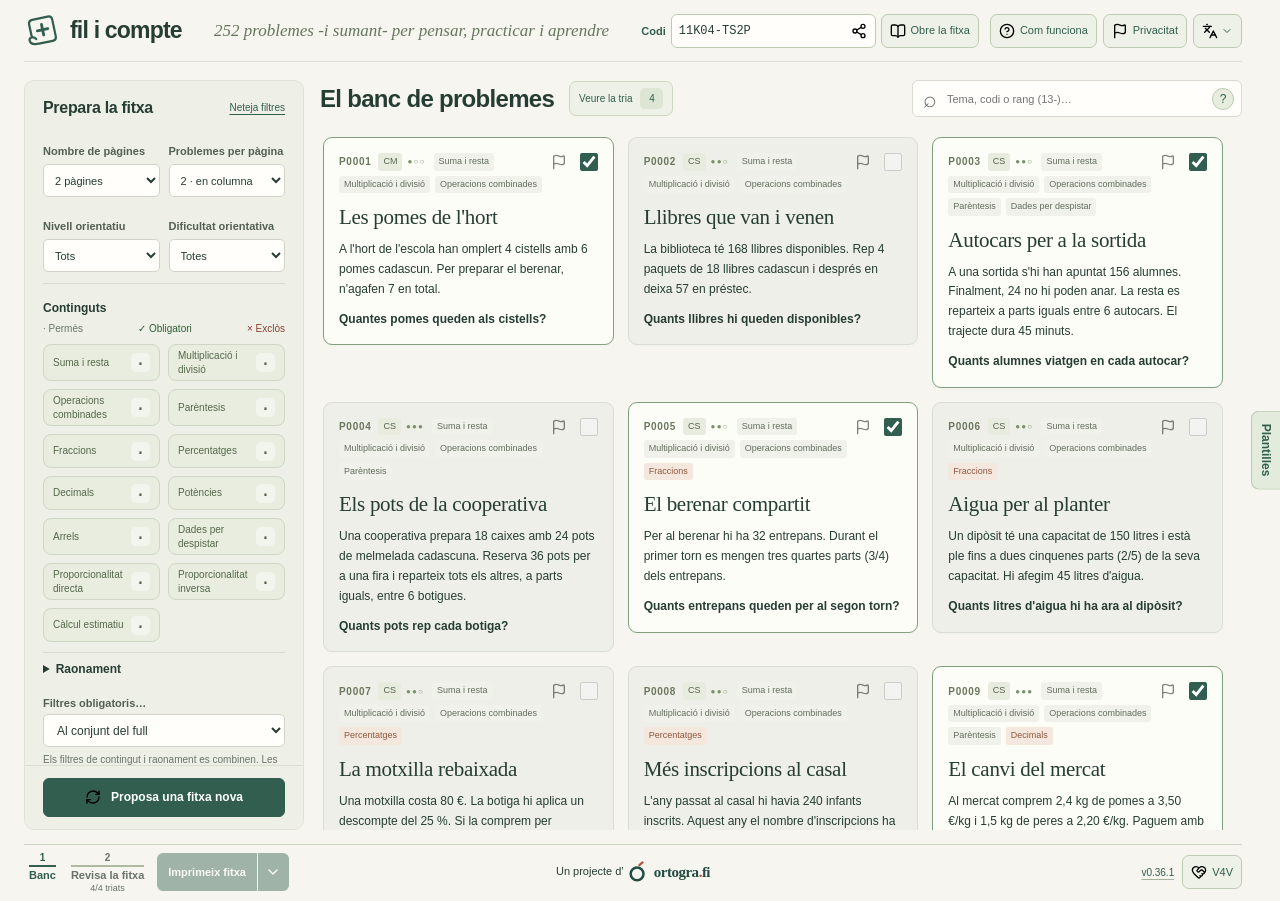
==== index.html @ dc571daa "Align help and privacy dialogs and streamline code controls" ====
<!doctype html>
<html lang="ca">
<head>
  <meta charset="utf-8"><meta name="viewport" content="width=device-width,initial-scale=1">
  <title>Fil i compte · Banc de problemes</title>
  <meta name="description" content="Tria problemes de matemàtiques, configura les pàgines de la fitxa i imprimeix solucionaris amb estratègies visuals.">
  <link rel="icon" type="image/svg+xml" sizes="any" href="assets/brand/favicon.svg">
  <link rel="stylesheet" href="styles.css">
  <script defer src="catalog-data.js"></script><script defer src="i18n.js"></script><script defer src="core.js"></script><script defer src="lot-code.js"></script><script defer src="releases.js"></script><script defer src="analytics.js"></script><script defer src="privacy-help.js"></script><script defer src="app.js"></script>
</head>
<body>
  <a class="skip" href="#catalogue">Salta al banc de problemes</a>
  <div class="app-shell">
    <header class="masthead"><a class="brand" href="./index.html"><img class="brand-mark" src="assets/brand/fil-i-compte.svg" width="36" height="36" alt=""><span>fil i compte</span></a><span class="edition" id="catalogue-motto"></span><div class="masthead-actions"><form id="lot-form" class="code-form"><label for="lot-input">Codi</label><div class="code-input-wrap"><input id="lot-input" maxlength="400" spellcheck="false" autocapitalize="characters" autocomplete="off" placeholder="Enganxa un codi" aria-describedby="code-status"><button class="code-copy" type="button" id="lot-copy" aria-label="Copia el codi actual" title="Copia el codi actual"><img class="ui-icon" src="assets/lucide/share-2.svg" alt="" width="16" height="16"></button></div><button class="footer-pill code-load" type="submit" aria-label="Obre la fitxa del codi introduït" title="Obre la fitxa del codi introduït"><img class="ui-icon" src="assets/lucide/book-open.svg" alt="" width="16" height="16"><span>Obre la fitxa</span></button><span id="code-status" role="status"></span></form><button class="footer-pill" aria-label="Com funciona" id="help-toggle" aria-haspopup="dialog" aria-controls="help-dialog"><img class="ui-icon" src="assets/lucide/circle-question-mark.svg" alt="" width="16" height="16"> <span class="help-label">Com funciona</span></button><button type="button" class="footer-pill" id="privacy-open" aria-label="Privacitat i avisos" aria-haspopup="dialog" aria-controls="privacy-dialog" title="Privacitat i avisos"><img class="ui-icon" src="assets/lucide/flag.svg" alt="" width="16" height="16"><span class="privacy-label">Privacitat</span></button><button class="footer-pill language-toggle" id="language-toggle" type="button" popovertarget="language-menu" aria-label="Idioma" title="Idioma" aria-controls="language-menu"><img class="ui-icon" src="assets/lucide/languages.svg" alt="" width="16" height="16"><svg class="language-chevron" width="12" height="12" viewBox="0 0 24 24" fill="none" stroke="currentColor" stroke-width="2" stroke-linecap="round" stroke-linejoin="round" aria-hidden="true"><path d="m6 9 6 6 6-6"/></svg></button></div></header>
    <div class="step-viewport"><div class="step-track">
    <main class="workspace" id="bank-step">
      <aside class="filters" aria-labelledby="filter-title"><div class="panel-heading"><h2 id="filter-title">Prepara la fitxa</h2><button id="reset" class="text-button">Neteja filtres</button></div>
        <div id="filter-options" class="filter-scroll" role="region" aria-label="Opcions de configuració" tabindex="0"><div class="two-fields"><div class="field"><label for="page-count">Nombre de pàgines</label><select id="page-count"><option value="1">1 pàgina</option><option value="2" selected>2 pàgines</option><option value="4">4 pàgines</option><option value="6">6 pàgines</option></select></div><div class="field"><label for="per-page">Problemes per pàgina</label><select id="per-page"><option value="2">2 · en columna</option><option value="3">3 · en columna</option><option value="4">4 · 2 × 2</option></select></div></div>
        <div class="two-fields"><div class="field"><label for="level">Nivell orientatiu</label><select id="level" aria-describedby="orientation-instructions" title="Inclou combinacions equivalents de nivell i dificultat."><option value="">Tots</option><option value="mitja">Cicle mitjà</option><option value="superior">Cicle superior</option><option value="eso">Inici d’ESO</option></select></div><div class="field"><label for="difficulty">Dificultat orientativa</label><select id="difficulty" aria-describedby="orientation-instructions" title="CS intermedi equival a CM repte i inici d’ESO accessible."><option value="">Totes</option><option value="1">Accessible</option><option value="2">Intermedi</option><option value="3">Repte</option></select></div></div><p id="orientation-instructions" class="sr-only">Nivell i dificultat s'interpreten conjuntament i inclouen combinacions equivalents entre cicles. Per exemple, cicle superior intermedi inclou cicle mitjà repte i inici d'ESO accessible.</p>
        <div class="filter-divider"></div><h3>Continguts</h3><p class="filter-key"><span>· Permès</span><span>✓ Obligatori</span><span>× Exclòs</span></p><p id="feature-instructions" class="sr-only">Clica per passar de permès a obligatori, d'obligatori a exclòs i d'exclòs a permès. També pots fer servir les fletxes esquerra i dreta.</p><div id="feature-filters" class="feature-grid" role="group" aria-label="Filtres de contingut"></div>
        <details class="reasoning-section"><summary id="reasoning-title">Raonament<span id="reasoning-count"></span></summary><div id="reasoning-filters" class="feature-grid" role="group" aria-labelledby="reasoning-title"></div></details>
        <span id="feature-status" class="sr-only" role="status" aria-live="polite"></span>
        <div class="field scope-field"><label for="scope">Filtres obligatoris…</label><select id="scope"><option value="sheet">Al conjunt del full</option><option value="each">En cada problema</option></select><p class="hint">Els filtres de contingut i raonament es combinen. Les exclusions afecten tot el full.</p></div>
        </div><div class="filter-actions"><button class="primary compose-button" id="compose"><img class="ui-icon" src="assets/lucide/refresh-cw.svg" alt="" width="16" height="16"> Proposa una fitxa nova</button><p id="bank-feedback" role="status"></p></div>
      </aside>
      <section class="catalogue" id="catalogue" aria-labelledby="catalogue-title">
        <div class="catalogue-heading"><div class="catalogue-title-group"><h1 id="catalogue-title" tabindex="-1">El banc de problemes</h1><button id="selection-toggle" class="selection-toggle" popovertarget="selection-popover" aria-haspopup="dialog"><span class="selection-toggle-label"><span class="selection-toggle-prefix">Veure la </span><span class="selection-toggle-noun">tria</span></span><span id="selection-badge" class="selection-badge">4</span></button></div><div class="search"><label class="sr-only" for="search">Cerca al banc</label><span aria-hidden="true">⌕</span><input type="search" id="search" maxlength="200" placeholder="Tema, codi o rang (13-)…" aria-describedby="search-instructions"><button id="search-help-toggle" class="search-help-toggle" popovertarget="search-help" aria-label="Com cercar per codi o rang" title="Com cercar per codi o rang">?</button><span id="search-instructions" class="sr-only">Cerca text o filtra per codis com als rangs d'impressió: -4, 5-7,9-10 o 13-. Els codis i rangs també limiten la proposta automàtica.</span><span id="search-status" class="sr-only" role="status" aria-live="polite"></span></div></div>
        <div class="catalogue-scroll" id="catalogue-scroll" role="region" aria-label="Problemes disponibles" tabindex="0"><div class="cards" id="cards"></div><div id="empty" class="empty" hidden><span aria-hidden="true">∅</span><h2>Encara no tenim aquesta combinació.</h2><p>Amplia els filtres per trobar més problemes del catàleg.</p></div></div>
      </section>
    </main>
    <section id="preview" class="preview" inert aria-hidden="true" aria-labelledby="preview-title">
      <aside class="filters preview-sidebar" aria-label="Configuració de la fitxa">
        <div class="panel-heading"><h2 id="preview-title" tabindex="-1">Revisa la fitxa</h2></div>
        <div class="filter-scroll" tabindex="0" role="region" aria-label="Opcions de la fitxa">
          <div class="field"><label for="sheet-title">Títol (opcional)</label><input id="sheet-title" maxlength="65" value="Problemes per pensar" placeholder="Sense títol"></div>
          <div class="field"><label for="work-pattern">Zona de treball</label><select id="work-pattern"><option value="dots">Puntejada</option><option value="grid">Quadrícula de 6 mm</option><option value="lines">Línies suaus</option><option value="blank">En blanc</option></select></div>
          <label class="brand-option"><input id="show-brand" type="checkbox" checked> Inclou «fil i compte»</label>
          <label class="brand-option"><input id="repeat-header" type="checkbox"> Repeteix la capçalera a cada pàgina</label>
          <div class="field"><label for="sheet-group">Grup (opcional)</label><input id="sheet-group" maxlength="30" placeholder="Per exemple, 6è A"></div>
          <h3>Document</h3><div class="view-tabs" role="group" aria-label="Previsualització"><button id="view-exercises" aria-pressed="true">Exercicis</button><button id="view-solutions" aria-pressed="false">Solucionari</button></div>
          <p class="hint">Pots canviar l’ordre dels problemes amb les fletxes de la previsualització.</p>
          <p id="order-status" class="sr-only" role="status"></p>
          <p class="hint answer-note" id="answer-note" hidden>Una possible resolució. Els dibuixos, els esquemes i altres procediments correctes també són vàlids.</p>
        </div>
      </aside>
      <div class="preview-viewer">
        <div id="preview-canvas" class="preview-canvas" role="region" aria-label="Vista de la fitxa" tabindex="0"><div id="pages" class="pages"></div></div>
        <div class="viewer-controls" role="group" aria-label="Controls del visor">
          <button id="zoom-in" aria-label="Amplia el document" title="Amplia"><img class="ui-icon" src="assets/lucide/zoom-in.svg" alt="" width="16" height="16"></button>
          <output id="zoom-value" aria-live="polite">100 %</output>
          <button id="zoom-out" aria-label="Allunya el document" title="Allunya"><img class="ui-icon" src="assets/lucide/zoom-out.svg" alt="" width="16" height="16"></button>
          <button id="zoom-fit" aria-label="Ajusta les pàgines" title="Ajusta les pàgines"><img src="assets/lucide/scan.svg" width="20" height="20" alt="" aria-hidden="true"></button>
        </div>
      </div>
    </section>
    </div></div>
    <button id="templates-open" class="templates-tab" aria-haspopup="dialog" aria-controls="lot-dialog">Plantilles</button>
    <footer class="selection-bar" aria-label="Navegació i accions de la fitxa">
      <div class="footer-navigation">
        <nav class="step-navigation" aria-label="Passos de la fitxa">
          <button id="close-preview" class="step-button" aria-current="step"><span class="step-number" aria-hidden="true">1</span><span>Banc</span></button>
          <div class="review-step"><button id="preview-button" class="step-button" aria-describedby="selection-status"><span class="step-number" aria-hidden="true">2</span><span>Revisa la fitxa</span></button><p id="selection-status" class="selection-summary" role="status" aria-atomic="true"></p></div>
        </nav>
        <div class="footer-print" role="group" aria-label="Impressió i PDF">
          <button id="print-exercises" class="primary" disabled aria-label="Imprimeix fitxa / PDF" title="Imprimeix fitxa / PDF"><img class="ui-icon" src="assets/lucide/printer.svg" alt="" width="16" height="16"><span>Imprimeix fitxa</span></button>
          <button id="print-options-toggle" class="primary" type="button" disabled popovertarget="print-options" aria-label="Més opcions d’impressió" title="Més opcions d’impressió"><svg class="ui-icon" width="16" height="16" viewBox="0 0 24 24" fill="none" stroke="currentColor" stroke-width="2" stroke-linecap="round" stroke-linejoin="round" aria-hidden="true"><path d="m6 9 6 6 6-6"/></svg></button>
        </div>
      </div>
      <p class="umbrella-project">Un projecte d’<a href="https://ortogra.fi/" class="umbrella-brand"><svg viewBox="0 0 48 48" fill="none" stroke-linecap="round" aria-hidden="true"><circle cx="22" cy="28" r="14" stroke="currentColor" stroke-width="5.5"/><path d="m27 9 7-6" stroke="var(--umbrella-accent)" stroke-width="4.5"/></svg><span>ortogra<span class="umbrella-dot">.</span>fi</span></a></p>
      <div class="footer-version footer-project"><button id="version-history" class="version-button" aria-haspopup="dialog" aria-controls="history-dialog" aria-label="Historial de versions">Historial de versions</button><button id="v4v-open" class="footer-pill" aria-haspopup="dialog" aria-controls="v4v-dialog" aria-label="Sobre el projecte · V4V"><img class="ui-icon" src="assets/lucide/heart-handshake.svg" alt="" width="16" height="16"> V4V</button></div>
    </footer>
  </div>
  <nav id="language-menu" class="selection-popover language-menu" popover aria-label="Idioma"><a href="./" hreflang="ca" lang="ca" aria-current="page">Català</a><a href="es/" hreflang="es" lang="es">Castellano</a></nav>
  <div id="print-options" class="selection-popover print-options" popover role="group" aria-label="Més opcions d’impressió"><button id="print-solutions" type="button" disabled autofocus>Imprimeix solucionari</button></div>
  <div id="search-help" class="selection-popover search-help-popover" popover role="dialog" aria-labelledby="search-help-title">
    <header class="selection-popover-heading"><h2 id="search-help-title">Cerca per codi o rang</h2><button class="selection-close" popovertarget="search-help" popovertargetaction="hide" aria-label="Tanca l'ajuda de cerca" autofocus><img class="ui-icon" src="assets/lucide/x.svg" alt="" width="16" height="16"></button></header>
    <div class="search-help-content"><p>Com els rangs d’impressió. Prem un exemple:</p><dl><dt><button data-search-example="-4">-4</button></dt><dd>Del P0001 al P0004.</dd><dt><button data-search-example="5-7,9-10">5-7,9-10</button></dt><dd>Del 5 al 7 i del 9 al 10.</dd><dt><button data-search-example="13-">13-</button></dt><dd>Del P0013 fins a l’últim.</dd><dt><button data-search-example="P0013">P0013</button></dt><dd>Només aquest problema.</dd></dl><p>Pots escriure els codis amb P o sense. Els extrems s’inclouen.</p><p><strong>Els codis i rangs també limiten la proposta automàtica.</strong> El text només cerca al banc.</p><p id="search-error" class="search-error" hidden></p></div>
  </div>
  <div id="selection-popover" class="selection-popover" popover role="dialog" aria-labelledby="selection-title">
    <header class="selection-popover-heading"><div><h2 id="selection-title">La teva tria</h2><p id="selection-total"></p></div><button id="close-selection" class="selection-close" popovertarget="selection-popover" popovertargetaction="hide" aria-label="Tanca la tria" autofocus><img class="ui-icon" src="assets/lucide/x.svg" alt="" width="16" height="16"></button></header>
    <ol id="selection-list" class="selection-list"></ol><p id="selection-empty" class="selection-empty" hidden>Encara no has triat cap problema.</p>
  </div>
  <dialog id="help-dialog" class="history-dialog guide-dialog" aria-labelledby="help-title">
    <header class="history-heading"><div><p class="history-eyebrow">fil i compte</p><h2 id="help-title">Com funciona</h2></div><button id="close-help" class="history-close" aria-label="Tanca l’ajuda" autofocus><img class="ui-icon" src="assets/lucide/x.svg" alt="" width="16" height="16"></button></header>
    <div class="history-scroll help-content" tabindex="0" role="region" aria-label="Seleccionar i filtrar">
      <section class="help-section" aria-labelledby="help-select-title"><h3 id="help-select-title"><span class="help-step" aria-hidden="true">1</span> Tria els problemes</h3><p>Marca les caselles o prem «Proposa una fitxa nova».</p>
        <article class="help-example" id="help-example"><header><h4 id="help-example-title"></h4><label class="help-select-hint"><span>Marca aquí →</span><input type="checkbox" id="help-example-select" aria-label="Selecciona el problema d’exemple"></label></header><p id="help-example-statement"></p><p id="help-example-question" class="help-example-question"></p></article>
      </section>
      <section class="help-section" aria-labelledby="help-filter-title"><h3 id="help-filter-title"><span class="help-step" aria-hidden="true">2</span> Filtra els continguts i el raonament</h3><p>Cada clic canvia l’estat. Prova-ho:</p>
        <div id="help-filter-demo" class="help-filter-demo"><button type="button" id="help-filter" class="feature-chip" aria-describedby="help-filter-meaning"><span class="feature-name">Fraccions</span><span class="feature-state" aria-hidden="true">·</span></button><span id="help-demo-state" class="help-demo-state">Permès</span><span class="help-demo-pointer" id="help-demo-pointer" aria-hidden="true"><span class="help-click-ring"></span><svg viewBox="0 0 24 26" width="24" height="26"><polygon points="3,2 3,18 8,14 12,23 16,21 12,13 20,12" fill="#fffefa" stroke="#315e4e" stroke-width="1.5" stroke-linejoin="round"/></svg></span></div>
        <div class="help-filter-meaning" id="help-filter-meaning"><p><strong>· Permès</strong><span>Pot aparèixer</span></p><p><strong>✓ Obligatori</strong><span>Hi ha de sortir</span></p><p><strong>× Exclòs</strong><span>No hi pot sortir</span></p></div>
        <p class="help-scope">Els obligatoris poden aplicar-se al conjunt de la fitxa o a cada problema.</p>
      </section>
      <section class="help-section" aria-labelledby="help-orientation-title"><h3 id="help-orientation-title">Nivell i dificultat</h3><p>Són orientatius i inclouen combinacions equivalents: CM repte = CS intermedi = inici d’ESO accessible. CS repte = inici d’ESO intermedi. Les exclusions de continguts sempre es respecten.</p></section>
      <section class="help-section" aria-labelledby="help-search-title"><h3 id="help-search-title">Cerca i evita repetir</h3><p>Al cercador, escriu <strong>13-</strong> per veure des del P0013 fins a l’últim, <strong>-4</strong> per veure els quatre primers, o <strong>5-7,9-10</strong> per combinar rangs. Els extrems s’inclouen i pots afegir la P als codis. Aquests rangs també limiten la proposta automàtica. El botó ? del cercador té exemples que pots aplicar amb un clic.</p></section>
    </div>
  </dialog>
  <dialog id="history-dialog" class="history-dialog" aria-labelledby="history-title">
    <header class="history-heading">
      <div>
        <p class="history-eyebrow">fil i compte</p>
        <h2 id="history-title">Historial de versions</h2>
        <a class="history-source" href="https://github.com/aaronFortuno/fil-i-compte/blob/main/CHANGELOG.md" target="_blank" rel="noopener noreferrer">Historial complet a GitHub <img class="ui-icon" src="assets/lucide/arrow-up-right.svg" alt="" width="12" height="12"></a>
      </div>
      <button id="close-history" class="history-close" aria-label="Tanca l’historial" autofocus><img class="ui-icon" src="assets/lucide/x.svg" alt="" width="16" height="16"></button>
    </header>
    <div class="history-scroll" tabindex="0" role="region" aria-label="Canvis de cada versió"><ol id="release-list" class="release-list"></ol></div>
  </dialog>
  <dialog id="lot-dialog" class="history-dialog templates-drawer" aria-labelledby="template-title">
    <header class="history-heading"><h2 id="template-title" tabindex="-1">Plantilles</h2><button id="lot-close" class="history-close" aria-label="Tanca"><img class="ui-icon" src="assets/lucide/x.svg" alt="" width="16" height="16"></button></header>
    <div class="history-scroll utility-content">
      <section class="utility-card" aria-labelledby="template-title">
        <p>Desa la fitxa amb els exercicis en ordre, la pauta, la capçalera i els filtres. Les plantilles només són disponibles en aquest navegador.</p>
        <form id="template-save" class="template-save">
          <label for="template-name">Nom de la plantilla</label>
          <div class="template-save-row"><input id="template-name" maxlength="80" required placeholder="Per exemple, Càlcul de 5è"><button class="primary" type="submit">Desa</button></div>
        </form>
        <p id="template-incomplete" hidden>Completa la tria per desar-la com a plantilla.</p>
        <p id="template-empty">Encara no tens cap plantilla desada.</p>
        <ul id="template-list" class="template-list" aria-label="Plantilles desades"></ul>
      </section>
      <p id="lot-status" role="status"></p>
    </div>
  </dialog>
  <dialog id="v4v-dialog" class="history-dialog" aria-labelledby="v4v-title">
    <header class="history-heading"><h2 id="v4v-title">Sobre el projecte</h2><button id="v4v-close" class="history-close" aria-label="Tanca"><img class="ui-icon" src="assets/lucide/x.svg" alt="" width="16" height="16"></button></header>
    <div class="history-scroll v4v-content">
      <section class="v4v-intro" aria-label="Suport al projecte">
        <div class="v4v-intro-copy">
          <p>Fil i compte és un recurs gratuït per preparar fitxes de matemàtiques i els seus solucionaris. Tria els problemes, ordena’ls i imprimeix-los en un full a mida.</p>
          <p>El projecte segueix la filosofia Value for Value: si et resulta útil, recomanar-lo o fer-hi una aportació voluntària per Lightning són dues maneres de donar-hi suport.</p>
          <label for="v4v-address">Lightning Network</label>
          <div class="v4v-address-row"><input id="v4v-address" value="aptswim903@walletofsatoshi.com" readonly><button id="v4v-copy" aria-label="Copia l’adreça Lightning" title="Copia l’adreça Lightning"><img class="ui-icon" src="assets/lucide/copy.svg" alt="" width="16" height="16"></button></div>
          <p id="v4v-status" role="status"></p>
        </div>
        <a class="v4v-qr" href="lightning:LNURL1DP68GURN8GHJ7AMPD3KX2AR0VEEKZAR0WD5XJTNRDAKJ7TNHV4KXCTTTDEHHWM30D3H82UNVWQHKZUR5WDMKJMFEXQESLJTDDS" aria-label="Obre la cartera Lightning"><img src="assets/v4v/lightning.svg" alt="Codi QR per fer una aportació voluntària amb Lightning" width="128" height="128"></a>
      </section>
      <div class="project-grid">
        <div>
          <section><h3>Sobre l’autor · Aarón Fortuño</h3><div class="project-author"><img src="assets/author/aaron-fortuno.png" width="128" height="128" alt="Aarón Fortuño" loading="lazy"><div><p>Soc docent i creo recursos educatius per a l’aula. Al meu portfoli hi trobaràs Fil i compte i altres projectes.</p><p><a href="https://aaronfortuno.github.io/portfolio/">El meu portfoli <img class="ui-icon" src="assets/lucide/arrow-up-right.svg" alt="" width="16" height="16"></a></p></div></div></section>
        </div>
        <section class="project-credits"><h3>Repositori</h3><p><a href="https://github.com/aaronFortuno/fil-i-compte">GitHub · Fil i compte <img class="ui-icon" src="assets/lucide/arrow-up-right.svg" alt="" width="16" height="16"></a></p><h3>Crèdits i recursos</h3><ul class="credit-list">
          <li><a href="https://lucide.dev/">Lucide</a> · Icones distribuïdes amb la <a href="assets/lucide/LICENSE">llicència ISC i els avisos MIT corresponents</a>.</li>
          <li><a href="assets/brand/README.md">Logo i favicon «Fil que emmarca»</a> · Disseny propi del projecte.</li>
          <li>Retrat de l’autor reutilitzat de <a href="https://pentagrama.page/">Pentagrama</a> i QR Lightning compartit amb <a href="https://plec.ortogra.fi/">Plec</a>.</li>
        </ul></section>
      </div>
    </div>
  </dialog>
  <dialog class="history-dialog guide-dialog" id="privacy-dialog" aria-labelledby="privacy-title">
    <header class="history-heading"><div><p class="history-eyebrow">fil i compte</p><h2 id="privacy-title">Privacitat i avisos</h2></div><button type="button" id="privacy-close" class="history-close" aria-label="Tanca"><img class="ui-icon" src="assets/lucide/x.svg" alt="" width="16" height="16"></button></header>
    <div class="history-scroll privacy-content" tabindex="0">
      <div class="privacy-main">
        <p>Fem servir Umami per comptar visites, propostes de fitxa, seleccions manuals de problemes, accions amb plantilles i peticions d’impressió. Excloem els noms, els grups, els títols, les cerques i els codis de fitxa.</p>
        <p>Quan notifiques un error, enviem el codi públic del problema, la versió, la llengua i si l’avís és sobre l’enunciat o el solucionari.</p>
        <p id="privacy-state" class="privacy-state" role="status"></p>
        <div class="utility-actions"><button type="button" class="secondary" id="privacy-disable">Desactiva l’analítica</button><button type="button" class="primary" id="privacy-temporary">Permet temporalment</button></div>
      </div>
      <details id="privacy-browser-help" open hidden>
        <summary>Com habilitar els avisos al meu navegador</summary>
        <div class="field"><label for="privacy-browser">Navegador</label><select id="privacy-browser"><option value="brave">Brave</option><option value="chrome">Chrome</option><option value="firefox">Firefox</option><option value="edge">Edge</option><option value="safari">Safari</option><option value="other">Un altre</option></select></div>
        <p id="privacy-help-intro"></p><ol id="privacy-help-steps"></ol><p id="privacy-help-scope" class="hint"></p><a id="privacy-help-source" target="_blank" rel="noopener noreferrer">Ajuda oficial del navegador</a>
      </details>
      <p class="hint">El permís temporal dura fins que tanques la pestanya. Amb l’analítica desactivada pots preparar i imprimir fitxes. <a href="https://umami.is/privacy" target="_blank" rel="noopener noreferrer">Privacitat d’Umami</a>.</p>
    </div>
  </dialog>
  <div id="report-tooltip" popover="manual" role="tooltip"></div>
  <span id="report-status" class="sr-only" role="status"></span>
  <div id="print-root"></div>
  <noscript>Aquest compositor necessita JavaScript activat. El catàleg original és a data/catalog.json.</noscript>
</body>
</html>
---- styles.css ----
:root{--motion-duration:220ms;--motion-ease:cubic-bezier(.22,.68,.25,1);--paper:#f6f5ef;--ink:#263d34;--muted:#69736b;--green:#315e4e;--green-dark:#244738;--line:#dddfd6;--white:#fffefa;font-family:Arial,Helvetica,sans-serif;color:var(--ink);background:var(--paper);font-synthesis:none}
*{box-sizing:border-box}html,body{margin:0;height:100%;overflow:hidden}button,input,select{font:inherit}button,select,.file-label{cursor:pointer}button{border:0}button:disabled{cursor:not-allowed;opacity:.43}button,a,input,select,[tabindex]{outline-offset:3px}button:focus-visible,a:focus-visible,input:focus-visible,select:focus-visible,[tabindex]:focus-visible{outline:3px solid #b96d28}a{color:inherit}[hidden]{display:none!important}.sr-only{position:absolute;width:1px;height:1px;overflow:hidden;clip:rect(0,0,0,0);white-space:nowrap}.skip{position:absolute;left:16px;top:-80px;padding:12px;background:var(--white);z-index:50}.skip:focus{top:10px}button:not(:disabled):active{transform:translateY(1px)}
.app-shell{height:100vh;height:100dvh;display:grid;grid-template-rows:62px minmax(0,1fr) auto;padding:0 24px;position:relative;gap:0}
.masthead{display:flex;align-items:center;justify-content:space-between;gap:24px;border-bottom:1px solid var(--line);min-width:0}.brand{display:flex;gap:10px;align-items:center;text-decoration:none;font-size:23px;font-weight:750;letter-spacing:-.8px}.brand-mark{display:block;width:36px;height:36px;flex-shrink:0}.edition{font-size:10px;letter-spacing:1px;color:var(--muted)}.edition span{padding:0 6px}.quiet{background:transparent;color:var(--ink);font-size:12px;padding:9px 12px;border-radius:6px}.quiet:hover{background:#e8eae1}
.workspace{display:grid;grid-template-columns:minmax(0,1fr) 300px;gap:22px;min-height:0;padding:18px 0 14px;overflow:hidden}.catalogue{display:flex;flex-direction:column;min-height:0;min-width:0}.catalogue-heading{display:flex;align-items:center;justify-content:space-between;gap:16px;flex-shrink:0}.catalogue-heading h1{font-size:24px;letter-spacing:-.7px;line-height:1.25;margin:0}.catalogue-heading h1>span{font-size:11px;letter-spacing:0;background:#e7ebdf;border-radius:30px;padding:4px 8px;vertical-align:middle;margin-left:6px;display:inline-block}.catalogue-heading p{font-size:11px;color:var(--muted);margin:6px 0 0}.search{position:relative;max-width:290px;width:40%;min-width:160px}.search>span{position:absolute;top:6px;left:11px;font-size:23px;color:var(--muted)}.search input{width:100%;border:1px solid #d7dbd0;border-radius:6px;background:var(--white);padding:10px 10px 10px 34px;font-size:11px;color:var(--ink);min-height:37px}.catalogue-notice{font-size:10px;color:var(--muted);display:flex;align-items:center;gap:7px;margin:12px 0;line-height:1.5;flex-shrink:0}.status-dot{width:6px;height:6px;border-radius:50%;background:#ac894d;flex-shrink:0}.catalogue-notice button{margin-left:auto;font-size:10px}.catalogue-scroll{overflow:auto;min-height:0;flex:1;padding:3px 9px 8px 3px;scrollbar-gutter:stable;overscroll-behavior:contain;scrollbar-width:thin;scrollbar-color:#bbc8b0 transparent}.cards{display:grid;grid-template-columns:repeat(2,minmax(0,1fr));align-items:start;gap:14px}.exercise-card{border:1px solid var(--line);background:var(--white);border-radius:9px;padding:16px 18px;min-width:0;box-shadow:0 2px 2px #263d3403}.exercise-card.is-selected{border-color:#7f9f7e;background:#fcfdf7}.card-header{display:flex;align-items:flex-start;gap:9px;margin-bottom:12px}.card-meta{display:flex;align-items:center;gap:5px;flex-wrap:wrap;flex:1;min-width:0}.exercise-code{font-size:10px;letter-spacing:.7px;font-weight:bold;color:#6b775e;padding:3px 2px 3px 0}.level-tag{font-size:9px;line-height:1.5;background:#e8ecdf;border-radius:3px;padding:2px 5px;color:#52634c;text-decoration:none;cursor:help}.difficulty{font-size:8px;letter-spacing:1.2px;color:#7c906d;padding:2px 3px 2px 0;white-space:nowrap}.tag{font-size:9px;line-height:1.5;border-radius:3px;background:#f0f1eb;color:#626d5c;padding:2px 5px}.tag-accent{background:#f4e8de;color:#92573c}.card-select{flex-shrink:0;display:flex;align-items:center;justify-content:center;width:30px;height:30px;margin:-4px -5px 0 0;cursor:pointer}.card-select input{accent-color:var(--green);width:18px;height:18px;margin:0;cursor:pointer}.exercise-card h2{font-family:Georgia,serif;font-weight:400;letter-spacing:-.3px;font-size:22px;line-height:1.2;margin:0 0 10px}.exercise-card h2 label{cursor:pointer}.statement,.question{font-size:12px;line-height:1.65;margin:0 0 10px;overflow-wrap:break-word}.question{font-weight:600;margin:0}.empty{text-align:center;background:#eeefe6;border-radius:10px;padding:45px 25px}.empty>span{font-family:Georgia,serif;font-size:45px;color:#9aab8c}.empty h2{font-family:Georgia,serif;font-weight:400;font-size:23px}.empty p{font-size:12px;line-height:1.7;color:var(--muted)}.message{padding:12px 15px;border-radius:7px;margin-bottom:14px;font-size:12px;line-height:1.6;background:#e8eee3;color:#32523c;border:1px solid #cbd8c4}.message.error{background:#f8eae2;border-color:#e2bdac;color:#83442e}.message.success{background:#e7eee4}
.filters{background:#eeefe7;border:1px solid #e0e2d7;border-radius:10px;display:flex;flex-direction:column;min-height:0;overflow:hidden}.panel-heading{display:flex;justify-content:space-between;align-items:center;gap:8px;padding:18px 18px 15px;flex-shrink:0}.panel-heading h2{font-size:16px;margin:0;letter-spacing:-.3px}.text-button{color:var(--green);background:none;padding:0;font-size:10px;line-height:1.4;text-decoration:underline;text-underline-offset:3px}.text-button:hover{color:#132d20}.filter-scroll{overflow:auto;min-height:0;flex:1;padding:0 18px 4px;overscroll-behavior:contain;scrollbar-width:thin;scrollbar-color:#bbc8b0 transparent}.field{display:flex;flex-direction:column;gap:7px;margin-bottom:16px;min-width:0}.field label{font-size:11px;font-weight:bold;color:#535f53}.field select,.field input{width:100%;border:1px solid #d0d4c8;border-radius:5px;background:var(--white);color:var(--ink);padding:9px;font-size:12px;min-height:36px}.two-fields{display:grid;grid-template-columns:1.2fr 1fr;gap:9px}.two-fields .field select{padding-left:7px;padding-right:0;font-size:11px}.filter-divider{border-top:1px solid #d6dbcd;margin:1px 0 17px}.filters h3{font-size:12px;margin:0 0 7px}.hint{font-size:10px;line-height:1.6;color:var(--muted);margin:0 0 13px}.scope-field{margin-top:20px;margin-bottom:8px}.scope-field .hint{margin:0}.filter-actions{padding:12px 18px 10px;border-top:1px solid #d9dece;flex-shrink:0;background:#eeefe7}.primary,.secondary{border-radius:6px;padding:10px 15px;font-size:12px;font-weight:600;line-height:1.4;display:inline-flex;align-items:center;justify-content:center;gap:10px;min-height:38px}.primary{background:var(--green);color:white;border:1px solid var(--green)}.primary:hover:not(:disabled){background:var(--green-dark)}.secondary{background:var(--white);color:var(--green);border:1px solid #bdcbbb}.secondary:hover:not(:disabled){background:#e8eee3}.compose-button{width:100%}.compose-button>span{font-size:18px}.last-hint{text-align:center;margin:6px 0 0;font-size:9px}
.selection-bar{border-top:1px solid #cbd4c3;display:flex;align-items:center;justify-content:space-between;gap:15px;padding:12px 0 14px;background:var(--paper);min-width:0}.selection-bar>div{display:flex;align-items:center;gap:12px}.selection-icon{font-size:27px;color:var(--green)}.selection-bar strong{font-size:13px;display:block;line-height:1.5}.selection-bar small{display:block;font-size:10px;color:var(--muted);line-height:1.5;max-width:530px}.selection-bar .has-issues{color:#904c33}.selection-actions .quiet{font-size:11px;padding:9px 6px;white-space:nowrap}.file-label{display:inline-block}.file-label:focus-within{outline:3px solid #b96d28;outline-offset:2px}
.step-viewport{min-width:0;min-height:0;overflow:clip;position:relative}.step-track{display:flex;width:200%;height:100%;transition:transform var(--motion-duration) var(--motion-ease)}.show-preview .step-track{transform:translateX(-50%)}.step-track>.workspace,.step-track>.preview{flex:0 0 50%;width:50%;height:100%;min-width:0;min-height:0}.preview{display:grid;grid-template-columns:248px minmax(0,1fr);gap:20px;padding:18px 0 14px;overflow:hidden}.preview-sidebar .panel-heading{padding:18px 18px 15px}.step-badge{font-size:10px;letter-spacing:1px;color:var(--muted)}.preview-sidebar .view-tabs{display:flex;gap:3px;background:#e0e5d9;border-radius:6px;padding:4px;margin:8px 0 18px}.view-tabs button{flex:1;min-width:0;background:transparent;border-radius:4px;font-size:11px;color:var(--muted);padding:8px 4px}.view-tabs button[aria-pressed=true]{background:var(--white);color:var(--ink);box-shadow:0 1px 4px #263d3410}.answer-note{margin-top:14px}.preview-canvas{overflow:auto;min-height:0;min-width:0;position:relative;background:#e4e6dd;border:1px solid #d6dacd;border-radius:8px;overscroll-behavior:contain;scrollbar-width:thin;scrollbar-color:#a6b49d transparent}.pages{--page-scale:1;display:flex;flex-direction:row;align-items:center;justify-content:center;gap:20px;padding:16px;width:max-content;min-width:100%;min-height:100%}.page-frame{position:relative;flex-shrink:0;width:calc(210mm * var(--page-scale));height:calc(297mm * var(--page-scale));overflow:hidden;background:white;box-shadow:0 3px 12px #1e372426}.page-frame>.sheet{position:absolute;left:0;top:0;transform:scale(var(--page-scale));transform-origin:top left;box-shadow:none}.selection-icon{font-size:11px;width:30px;height:30px;flex-shrink:0;display:flex;align-items:center;justify-content:center;border:1px solid #aebb9f;border-radius:50%;font-weight:600;letter-spacing:1px}.footer-context{min-width:0}.footer-context>div{min-width:0}.selection-actions{flex-shrink:0}.footer-context #close-preview{white-space:nowrap}.selection-bar small{max-width:460px}

.sheet{width:210mm;height:297mm;padding:13mm 15mm 10mm;background:white;color:#202a23;flex-shrink:0;display:flex;flex-direction:column;box-shadow:0 3px 13px #1e372416;font-family:Arial,Helvetica,sans-serif}.sheet-header{display:flex;justify-content:space-between;align-items:center;border-bottom:1px solid #465749;padding-bottom:4mm;gap:10px}.sheet-brand{font-size:8pt;letter-spacing:1.3px;font-weight:bold;text-transform:uppercase;color:#52694e}.sheet h2{font-family:Georgia,serif;font-weight:400;font-size:21pt;line-height:1.15;margin:3mm 0 0;overflow-wrap:anywhere}.sheet-number{font-size:9pt;white-space:nowrap;color:#596152}.student-fields{display:flex;gap:8mm;flex-wrap:wrap;font-size:9pt;padding:5mm 0 1mm;align-items:end}.name-line,.date-line{display:inline-block;border-bottom:1px solid #aaa;width:62mm;height:3mm}.date-line{width:29mm}.sheet-problems{display:flex;flex-direction:column;flex:1;min-height:0}.paper-problem{display:flex;flex-direction:column;flex:1;min-height:0;border-bottom:1px solid #b8c0b2;padding:6mm 0 5mm;break-inside:avoid;page-break-inside:avoid}.paper-problem:last-child{border:0;padding-bottom:1mm}.paper-title{display:flex;gap:3mm;align-items:baseline;margin-bottom:2mm}.paper-title>span{font-size:9pt;color:#697e61;font-weight:bold}.paper-title h3{font-family:Georgia,serif;font-weight:400;font-size:15pt;line-height:1.2;margin:0}.paper-title small{margin-left:auto;font-size:7pt;color:#6d7668}.paper-problem>p{font-size:10.5pt;line-height:1.5;margin:0 0 2mm}.paper-problem .paper-question{font-weight:600;margin-bottom:2mm}.working-space{flex:1;margin:2mm 0 3mm;min-height:8mm;background-image:radial-gradient(#ced3c8 .6px,transparent .6px);background-size:5mm 5mm;background-position:0 5mm}.working-space>span{font-size:8pt;color:#6c7665;background:white;padding-right:3mm;display:inline-block;margin-bottom:4mm}.response-space{display:flex;gap:3mm;font-size:10pt;align-items:end}.response-space>span{flex:1;border-bottom:1px solid #9aa58e;height:5mm}.sheet-subtitle{font-size:8.5pt;line-height:1.4;margin:4mm 0 0}.solution-sheet .paper-problem{padding:4mm 0}.solution-sheet .paper-title{margin-bottom:2mm}.solution-sheet .solution-expression{font-size:11pt;line-height:1.4;font-weight:bold;margin:0 0 1.5mm}.solution-sheet .solution-steps{font-size:9pt;line-height:1.4;margin:0 0 1mm;padding-left:5mm}.solution-sheet .solution-answer{font-size:10pt;margin:1.5mm 0 1mm;line-height:1.35;font-weight:600}.solution-sheet .solution-note{font-size:8pt;line-height:1.4;margin:0;color:#626b5c}.solution-sheet .solution-visual{margin:1mm 0}.solution-sheet .solution-visual svg{display:block;width:120mm;max-width:100%;height:22mm;margin:auto}.solution-visual text{font:18px Arial,sans-serif;fill:#243d35}.solution-sheet .solution-visual figcaption{font-size:8pt;line-height:1.3;color:#526251}#print-root{display:none}
@media(min-width:1600px){.workspace{grid-template-columns:minmax(0,1fr) 320px}.cards{grid-template-columns:repeat(3,minmax(0,1fr))}.statement,.question{font-size:13px}}
@media(max-width:1100px){.app-shell{padding:0 16px}.workspace{grid-template-columns:minmax(0,1fr) 280px;gap:16px}.cards{grid-template-columns:1fr}.catalogue-heading h1{font-size:22px}.search{width:43%;min-width:145px}.selection-bar small{max-width:360px}}
@media(max-width:760px){.app-shell{grid-template-rows:54px minmax(0,1fr) auto;padding:0 12px}.brand{font-size:21px}.brand-mark{width:30px;height:30px}.edition{display:none}.workspace{grid-template-columns:minmax(0,1fr) 245px;gap:12px;padding-top:12px}.panel-heading{padding:14px 12px;gap:5px}.panel-heading h2{font-size:14px}.filter-scroll{padding:0 12px 4px}.filter-actions{padding:10px 12px 8px}.catalogue-heading{flex-wrap:wrap;gap:9px}.catalogue-heading h1{font-size:21px}.search{width:100%;max-width:none}.catalogue-notice{flex-wrap:wrap;font-size:9px}.catalogue-notice button{margin-left:12px}.exercise-card{padding:14px}.exercise-card h2{font-size:21px}.selection-bar{gap:10px}.selection-bar>div{gap:8px}.selection-bar small{max-width:260px}.selection-actions{flex-wrap:wrap;justify-content:end}.selection-actions .quiet{font-size:10px}.selection-actions .primary{padding:9px 12px;font-size:11px}}
@media(max-width:560px){html,body{height:auto;min-height:100%;overflow:auto}.app-shell{height:auto;min-height:100dvh;display:flex;flex-direction:column}.masthead{min-height:54px;position:sticky;top:0;z-index:10;background:var(--paper)}.workspace{display:flex;flex-direction:column-reverse;overflow:visible;gap:16px;padding-top:12px}.filters{max-height:40dvh;min-height:235px;flex:none}.panel-heading{padding:11px 14px}.filter-scroll{padding:0 14px 4px}.filter-actions{padding:8px 14px}.last-hint{display:none}.filters .two-fields{grid-template-columns:1fr 1fr}.filters .two-fields .field select{font-size:12px}.catalogue-heading{flex-wrap:nowrap}.catalogue-heading h1{font-size:21px}.catalogue-heading p{font-size:10px}.search{min-width:110px;width:39%}.search input{font-size:10px}.catalogue-notice{font-size:9px;justify-content:space-between;gap:5px}.catalogue-notice button{margin-left:auto;font-size:9px}.catalogue{overflow:visible;flex:none}.catalogue-scroll{overflow:visible;padding:3px 0 8px;flex:none}.cards{grid-template-columns:1fr;gap:11px}.exercise-card{padding:15px}.statement,.question{font-size:12px}.card-meta{gap:4px}.tag{font-size:9px}.selection-bar{position:sticky;bottom:0;z-index:10;flex-wrap:wrap;gap:7px;padding:10px 0;box-shadow:0 -8px 15px var(--paper);margin-top:8px}.selection-bar>div{width:100%}.selection-bar small{max-width:none}.selection-icon{font-size:22px}.selection-bar strong{font-size:12px}.selection-actions{justify-content:space-between;flex-wrap:nowrap}.selection-actions .primary{flex:1}.preview{overflow:visible;padding:15px 0}.preview-toolbar h2{font-size:28px}.preview-toolbar .quiet{font-size:11px}.preview-settings{gap:0}.preview-settings>.field,.preview-settings>.field:nth-child(2){width:100%}.view-tabs{width:100%;justify-content:center}.print-actions>button{width:100%}.print-actions p{font-size:10px}.pages{padding:12px 8px}.app-shell.show-preview{height:auto}}
@media(prefers-reduced-motion:reduce){*{scroll-behavior:auto!important;transition:none!important}}
@page{size:A4 portrait;margin:0}
@media print{html,body{margin:0!important;padding:0!important;height:auto!important;overflow:visible!important;background:white!important}.app-shell,noscript{display:none!important}#print-root{display:block!important}.sheet{margin:0;width:210mm;height:297mm;box-shadow:none;break-after:page;page-break-after:always;overflow:hidden;print-color-adjust:exact;-webkit-print-color-adjust:exact}.sheet:last-child{break-after:auto;page-break-after:auto}.sheet-header,.paper-problem,.solution-sheet .paper-problem{overflow:hidden}}

@media screen and (max-width:1100px){.preview{grid-template-columns:220px minmax(0,1fr);gap:16px}.selection-bar small{max-width:310px}.selection-actions .primary,.selection-actions .secondary{font-size:11px;padding:9px 11px}}
@media screen and (max-width:760px){.preview{grid-template-columns:190px minmax(0,1fr);gap:12px;padding-top:12px}.preview-sidebar .panel-heading{padding:14px 12px}.preview-sidebar .panel-heading h2{font-size:14px}.preview-sidebar .view-tabs{flex-direction:column}.selection-bar{flex-wrap:wrap;gap:8px}.selection-bar>.footer-context{flex:1;min-width:0}.selection-bar small{max-width:240px}.footer-context #close-preview{font-size:11px;padding:9px}.selection-bar .selection-icon{font-size:10px;width:26px;height:26px}.selection-actions{margin-left:auto}.pages{align-items:center}}
@media screen and (max-width:560px){html,body{height:100%;overflow:hidden}.app-shell,.app-shell.show-preview{display:grid;height:100dvh;min-height:0;grid-template-rows:54px minmax(0,1fr) auto}.masthead{position:static;min-height:0}.step-track>.workspace{overflow:auto;flex-direction:column;min-height:0}.workspace>.filters{order:-1;min-height:210px;flex-shrink:0}.preview{grid-template-columns:1fr;grid-template-rows:min(220px,30dvh) minmax(0,1fr);padding:12px 0;gap:12px;overflow:hidden}.preview .preview-sidebar{min-height:0;max-height:none;flex:none}.preview-sidebar .panel-heading{padding:11px 14px}.preview-sidebar .view-tabs{flex-direction:row}.preview-canvas{min-height:0}.pages{padding:12px;gap:12px;align-items:center}.selection-bar{position:static;margin-top:0;box-shadow:none;padding:9px 0 10px;gap:7px;min-height:0}.selection-bar>.footer-context{flex:none;justify-content:flex-start;gap:9px}.footer-context .selection-icon{display:none}.selection-bar small{max-width:none;font-size:9px}.selection-bar strong{font-size:11px}.footer-context #close-preview{font-size:11px;padding:8px 10px;min-height:34px}.selection-bar>.selection-actions{flex:none;width:100%;margin-left:0;justify-content:space-between}.selection-actions .primary,.selection-actions .secondary{min-width:0;flex:1;font-size:10px;padding:8px;white-space:normal;min-height:36px}}

/* Shared motion timing; pointer panning stays direct while zoom uses this same duration. */
button,a,input,select{transition:background-color var(--motion-duration) var(--motion-ease),border-color var(--motion-duration) var(--motion-ease),box-shadow var(--motion-duration) var(--motion-ease),opacity var(--motion-duration) var(--motion-ease),transform var(--motion-duration) var(--motion-ease)}
.exercise-card{transition:border-color var(--motion-duration) var(--motion-ease),background-color var(--motion-duration) var(--motion-ease),box-shadow var(--motion-duration) var(--motion-ease)}
.brand-option{display:flex;align-items:center;gap:8px;font-size:11px;margin:-3px 0 18px;color:#535f53;cursor:pointer}.brand-option input{accent-color:var(--green);width:15px;height:15px;margin:0}
.preview-viewer{position:relative;min-width:0;min-height:0;overflow:clip}.preview-canvas{width:100%;height:100%;cursor:grab;touch-action:none;user-select:none;-webkit-user-select:none}.preview-canvas.is-panning{cursor:grabbing}.pages{--page-gap:40px;column-gap:calc(var(--page-gap) * var(--page-scale))}
.viewer-controls{position:absolute;bottom:17px;right:17px;z-index:3;display:flex;flex-direction:column;align-items:center;width:39px;background:var(--white);border:1px solid #bbc8b0;border-radius:7px;box-shadow:0 3px 12px #263d3430;overflow:hidden;user-select:none}.viewer-controls button{display:flex;align-items:center;justify-content:center;width:37px;min-height:34px;padding:5px;background:transparent;color:var(--green);font-size:22px;font-weight:400}.viewer-controls button:hover:not(:disabled){background:#e0e9d8}.viewer-controls output{font-size:9px;line-height:18px;color:var(--muted);font-variant-numeric:tabular-nums}.viewer-controls #zoom-fit{border-top:1px solid var(--line);margin-top:3px;min-height:37px}.viewer-controls #zoom-fit[aria-pressed=true]{background:#e7eee1}.viewer-controls img{display:block;pointer-events:none;opacity:.8}
.sheet-header:not(.has-title){border-bottom:0;padding-bottom:2mm}.sheet-header h2:first-child{margin-top:0}
@media(prefers-reduced-motion:reduce){:root{--motion-duration:0ms}}
@media screen and (max-width:560px){.viewer-controls{right:11px;bottom:11px}.preview-sidebar .filter-scroll{padding-bottom:10px}}

/* Release history belongs to the shared footer and never to the printed sheet. */
.version-button{display:block;background:transparent;color:var(--green);padding:2px 0 0;font-size:10px;line-height:1.5;text-decoration:underline;text-underline-offset:3px;text-decoration-color:#a6b49d;white-space:nowrap}.version-button:hover{text-decoration-color:var(--green)}
.history-dialog{color:var(--ink);background:var(--paper);border:1px solid #cbd4c3;border-radius:14px;padding:0;width:min(540px,calc(100vw - 32px));max-height:min(720px,calc(100dvh - 48px));box-shadow:0 20px 80px #122c3440;overflow:hidden}.history-dialog[open]{display:flex;flex-direction:column}.history-dialog::backdrop{background:#203a3366;animation:history-backdrop var(--motion-duration) var(--motion-ease)}.history-heading{display:flex;align-items:center;justify-content:space-between;gap:16px;padding:23px 26px 20px;border-bottom:1px solid var(--line);flex-shrink:0}.history-eyebrow{text-transform:uppercase;letter-spacing:1.6px;font-size:9px;color:var(--muted);margin:0 0 7px}.history-heading h2{font-family:Georgia,serif;font-weight:400;font-size:27px;line-height:1.2;margin:0}.history-close{display:flex;align-items:center;justify-content:center;width:36px;height:36px;border:1px solid #cbd4c3;background:var(--white);color:var(--green);border-radius:50%;font-size:25px;flex-shrink:0}.history-close:hover{background:#e0e9d8}.history-scroll{overflow:auto;overscroll-behavior:contain;padding:0 26px;min-height:0;scrollbar-width:thin;scrollbar-color:#bbc8b0 transparent}.release-list{list-style:none;margin:0;padding:0}.release-list>li{padding:21px 0;border-bottom:1px solid var(--line)}.release-list>li:last-child{border:0}.release-meta{display:flex;align-items:center;gap:10px}.release-version{font-size:11px;font-weight:600;font-variant-numeric:tabular-nums;color:var(--green)}.release-current{background:#e0e9d8;color:#3d654c;padding:3px 7px;border-radius:4px;font-size:9px}.release-list h3{font-size:14px;margin:9px 0}.release-list ul{padding-left:17px;font-size:12px;line-height:1.65;color:#536252}.release-list ul li+li{margin-top:5px}
@keyframes history-backdrop{from{background:#203a3300}to{background:#203a3366}}
@media screen and (max-width:560px){.history-heading{padding:19px}.history-heading h2{font-size:24px}.history-scroll{padding:0 19px}.version-button{font-size:9px}}
.history-source{display:inline-flex;align-items:center;gap:3px;margin-top:5px;color:var(--green);font-size:11px;text-underline-offset:2px}
.history-source .ui-icon{width:12px;height:12px}
@media print{.history-dialog{display:none!important}}

/* Compact catalogue, paired three-state filters and stable footer navigation. */
.workspace{grid-template-columns:minmax(0,1fr) 320px}.catalogue-heading{margin-bottom:17px;gap:15px}.catalogue-heading h1{margin:0;white-space:nowrap}.catalogue-heading .search{max-width:330px;width:42%}.cards{grid-template-columns:repeat(3,minmax(0,1fr))}.exercise-card{padding:15px}.exercise-card h2{font-size:21px}
#bank-step .field{margin-bottom:12px}#bank-step .field select{min-height:33px;padding-top:7px;padding-bottom:7px}.filter-key{display:flex;justify-content:space-between;gap:5px;margin:10px 0 15px;font-size:10px;color:var(--muted)}.feature-grid{display:grid;grid-template-columns:repeat(2,minmax(0,1fr));gap:13px 12px}.filter-actions{padding-top:12px;padding-bottom:12px}
.selection-bar{display:grid;grid-template-columns:minmax(0,1fr) auto minmax(0,1fr);gap:18px;padding:12px 0;position:static;box-shadow:none;margin:0}.selection-bar>.footer-version{width:auto;min-width:0;justify-self:start}.version-button{padding:7px 0}.step-navigation{display:flex;align-items:start;gap:5px}.step-button{display:grid;gap:2px;background:transparent;color:var(--muted);padding:2px 5px;border-radius:5px;font-size:11px;line-height:1.15;text-align:center;white-space:nowrap}.step-button:hover:not(:disabled){background:#e7ecdf}.step-number{padding-bottom:2px;border-bottom:2px solid #aebb9f;font-size:10px;line-height:1;transition:border-color var(--motion-duration) var(--motion-ease)}.step-button[aria-current=step]{color:var(--green);font-weight:600}.step-button[aria-current=step] .step-number{border-color:var(--green)}.selection-bar>.selection-actions{width:auto;justify-self:end;justify-content:flex-end;flex-wrap:wrap;gap:6px;margin:0}.selection-actions .quiet{font-size:10px;padding:8px 5px}.selection-actions .primary,.selection-actions .secondary{font-size:11px;padding:9px 12px;white-space:nowrap}.file-label{position:relative}.file-label input{left:0;bottom:0}
@media screen and (max-width:1100px){.workspace{grid-template-columns:minmax(0,1fr) 286px}.cards{grid-template-columns:repeat(2,minmax(0,1fr))}.catalogue-heading{flex-wrap:wrap}.catalogue-heading .search{width:100%;max-width:none}.selection-bar{gap:10px}.selection-actions .quiet{font-size:9px;padding:8px 3px}.selection-actions .primary,.selection-actions .secondary{font-size:10px;padding:9px}.filter-scroll{padding-left:15px;padding-right:15px}}
@media screen and (max-width:950px){.selection-bar{grid-template-columns:minmax(0,1fr) auto;row-gap:4px}.step-navigation{grid-column:2;grid-row:1}.selection-bar>.selection-actions{grid-column:1 / -1;grid-row:2}.selection-actions .quiet{font-size:10px}.selection-actions .primary,.selection-actions .secondary{font-size:11px}.cards{grid-template-columns:1fr}}
@media screen and (max-width:760px){.workspace{grid-template-columns:minmax(0,1fr) 245px}.catalogue-heading h1{font-size:21px}.catalogue-heading .search{width:100%}.filter-scroll{padding-left:12px;padding-right:12px}.feature-grid{gap:10px}.filter-key{font-size:9px}.compose-button{font-size:11px;padding-left:5px;padding-right:5px}}
@media screen and (max-width:560px){.workspace{display:flex}.catalogue-heading{flex-wrap:wrap;margin-bottom:13px;gap:10px}.catalogue-heading .search{width:100%;max-width:none}.cards{grid-template-columns:1fr}.workspace>.filters{min-height:210px}.selection-bar{grid-template-columns:minmax(0,1fr) auto;gap:5px 6px;padding:8px 0}.selection-bar>.footer-version{width:auto;flex:none}.version-button{font-size:9px}.selection-bar>.selection-actions{width:100%;justify-content:flex-end;gap:6px}.selection-actions .quiet{font-size:9px;padding:7px 3px}.selection-actions .primary,.selection-actions .secondary{flex:1;font-size:10px;padding:8px;white-space:normal}}
@media screen and (min-width:761px){.filter-key{margin:8px 0 10px}.feature-grid{row-gap:10px}#bank-step .scope-field{margin-top:12px}#bank-step .field{gap:5px;margin-bottom:10px}}
.step-button{font-weight:600}
.selection-bar>.selection-actions{min-height:42px}
@media screen and (max-width:950px){.selection-bar>.selection-actions{min-height:38px}}
@media screen and (max-width:560px){.selection-bar>.selection-actions{min-height:36px}}
@media screen and (max-width:360px){.selection-actions .primary,.selection-actions .secondary{font-size:9px;white-space:nowrap}}

/* Page count and density are independent; previews keep at most two A4 columns. */
.two-fields{grid-template-columns:repeat(2,minmax(0,1fr))}.two-fields .field label{min-height:27px;display:flex;align-items:end;line-height:1.25}.masthead .edition{font-family:Georgia,serif;font-style:italic;font-size:17px;letter-spacing:0;text-transform:none;color:#66765e}

.pages{display:grid;grid-template-columns:repeat(var(--preview-columns,2),max-content);grid-auto-rows:max-content;gap:calc(var(--page-gap) * var(--page-scale));align-content:center;justify-content:center}.sheet-grid .sheet-problems{display:grid;grid-template-columns:repeat(2,minmax(0,1fr));grid-template-rows:repeat(2,minmax(0,1fr));column-gap:7mm}.sheet-grid .paper-problem{min-width:0;border-bottom:0;padding:5mm 0 3mm}.sheet-grid .paper-title{gap:2mm}.sheet-grid .paper-title h3{font-size:13pt;min-width:0;flex:1}.sheet-grid .paper-title>span,.sheet-grid .paper-title small{flex-shrink:0}.sheet-grid .paper-problem>p{font-size:10pt;line-height:1.4}.sheet-grid .solution-expression{font-size:10pt;overflow-wrap:anywhere}.sheet-grid .solution-steps{font-size:8.5pt}.sheet-grid .solution-answer{font-size:9pt}.sheet-grid .solution-note{font-size:7.5pt}.sheet-grid .working-space{margin-bottom:3mm}
@media screen and (max-width:1100px){.masthead .edition{font-size:15px}}
@media screen and (max-width:760px){.app-shell,.app-shell.show-preview{grid-template-rows:70px minmax(0,1fr) auto}.masthead{display:grid;grid-template-columns:minmax(0,1fr) auto;grid-template-rows:30px auto;align-content:center;gap:4px 8px}.masthead .brand{grid-column:1;grid-row:1}.masthead #help-toggle{grid-column:2;grid-row:1}.masthead .edition{display:block;grid-column:1 / -1;grid-row:2;justify-self:start;font-size:12px;line-height:1.2}.two-fields .field label{font-size:10px}}
@media screen and (max-width:560px){.masthead{min-height:0}.two-fields .field label{font-size:11px}}

/* One compact tag per feature; colour and symbol communicate the same state. */
.feature-grid{gap:8px}.feature-chip{display:flex;align-items:center;justify-content:space-between;gap:6px;min-width:0;min-height:34px;width:100%;padding:4px 9px;border:1px solid #cdd7c3;border-radius:8px;background:#e8eddf;color:#54684a;text-align:left;font-size:10px;line-height:1.35;transition:background-color var(--motion-duration) var(--motion-ease),border-color var(--motion-duration) var(--motion-ease),color var(--motion-duration) var(--motion-ease),box-shadow var(--motion-duration) var(--motion-ease),transform var(--motion-duration) var(--motion-ease)}.feature-name{min-width:0;overflow-wrap:normal}.feature-state{display:flex;align-items:center;justify-content:center;flex-shrink:0;width:19px;height:19px;border-radius:5px;background:#ffffff73;font-size:16px;font-weight:600;line-height:1}.feature-chip[data-mode=allow] .feature-state{font-size:23px;font-weight:400}.feature-chip[data-mode=require]{background:#d8eacf;color:#305f36;border-color:#90b382}.feature-chip[data-mode=exclude]{background:#f4dfd9;color:#8b4030;border-color:#d3a08f}.feature-chip:hover{box-shadow:0 2px 5px #263d3412;filter:brightness(.98)}.feature-chip:focus-visible{outline:3px solid #b96d28;outline-offset:2px}.filter-key>span:nth-child(2){color:#305f36}.filter-key>span:nth-child(3){color:#8b4030}
@media screen and (max-width:760px){.feature-chip{padding:4px 8px;font-size:10px;gap:4px}.feature-state{width:17px;height:19px}}
@media screen and (max-width:560px){.feature-chip{font-size:11px;padding:4px 8px;gap:6px}}

.help-content{padding-bottom:22px}.help-section{padding-top:23px}.help-section+.help-section{margin-top:21px;border-top:1px solid var(--line)}.help-section h3{display:flex;align-items:center;gap:10px;font-size:16px;letter-spacing:-.2px;margin:0 0 10px}.help-step{display:flex;align-items:center;justify-content:center;width:25px;height:25px;border-radius:50%;background:#e1e9d9;color:var(--green);font-size:11px;flex-shrink:0}.help-section>p{font-size:12px;line-height:1.6;margin:0 0 15px;color:var(--muted)}.help-example{background:var(--white);border:1px solid #d8dfcf;border-radius:9px;padding:17px 18px;transition:border-color var(--motion-duration) var(--motion-ease),background-color var(--motion-duration) var(--motion-ease)}.help-example.is-selected{background:#f5f9ee;border-color:#85a57a}.help-example header{display:flex;align-items:center;justify-content:space-between;gap:18px;margin-bottom:15px}.help-example h4{font-family:Georgia,serif;font-size:21px;line-height:1.25;font-weight:400;margin:0}.help-example p{font-size:12px;line-height:1.65;margin:0 0 9px}.help-example .help-example-question{font-weight:600;margin-bottom:0}.help-select-hint{display:flex;align-items:center;gap:14px;flex-shrink:0;font-size:10px;color:#896130;cursor:pointer}.help-select-hint input{accent-color:var(--green);height:18px;width:18px;margin:0;outline:2px dashed #b58c4e;outline-offset:5px;cursor:pointer}.help-select-hint input:focus-visible{outline:3px solid #b96d28;outline-offset:5px}.help-filter-demo{position:relative;display:flex;align-items:center;gap:17px;margin:18px 0 22px;width:max-content;max-width:100%}.help-filter-demo .feature-chip{width:210px;max-width:100%;min-height:42px;font-size:12px;padding:7px 12px}.help-demo-state{font-size:11px;color:var(--muted);min-width:65px}.help-demo-pointer{position:absolute;left:169px;top:27px;pointer-events:none;z-index:1}.help-demo-pointer svg{position:relative;display:block}.help-click-ring{position:absolute;width:18px;height:18px;left:-7px;top:-7px;border:2px solid #8ea87f;border-radius:50%;opacity:0}.is-clicking .help-click-ring{animation:help-click 440ms var(--motion-ease)}.is-clicking .help-demo-pointer svg{animation:help-pointer 440ms var(--motion-ease)}.is-clicking .feature-chip{transform:translateY(1px)}.help-filter-meaning{display:grid;grid-template-columns:repeat(3,minmax(0,1fr));gap:10px}.help-filter-meaning p{font-size:11px;line-height:1.5;margin:0}.help-filter-meaning strong{display:block;color:var(--green);font-size:11px;margin-bottom:3px}.help-filter-meaning p:last-child strong{color:#8b4030}.help-filter-meaning span{color:var(--muted)}.help-section>.help-scope{font-size:11px;line-height:1.6;margin:16px 0 0}
@keyframes help-click{0%{opacity:.7;transform:scale(.5)}100%{opacity:0;transform:scale(1.8)}}@keyframes help-pointer{0%,100%{transform:translate(0,0)}45%{transform:translate(-2px,-2px)}}
@media screen and (max-width:560px){.help-content{padding-bottom:19px}.help-section{padding-top:19px}.help-example{padding:14px}.help-example header{gap:12px}.help-example h4{font-size:19px}.help-select-hint{gap:9px;font-size:9px}.help-filter-demo{width:100%;gap:12px}.help-filter-demo .feature-chip{width:175px;font-size:11px}.help-demo-pointer{left:137px}.help-filter-meaning{gap:7px}.help-filter-meaning p,.help-filter-meaning strong{font-size:10px}}
@media(prefers-reduced-motion:reduce){.help-demo-pointer{display:none}.is-clicking .help-click-ring,.is-clicking .help-demo-pointer svg{animation:none}}

/* Selection feedback keeps a reserved footprint; the tray overlays the bank. */
.catalogue-title-group{display:flex;align-items:center;gap:15px;min-width:0}.selection-toggle{display:flex;align-items:center;gap:8px;flex-shrink:0;padding:6px 9px;background:#eef1e7;color:var(--green);border:1px solid #ccd7c1;border-radius:7px;font-size:10px;white-space:nowrap}.selection-toggle:hover{background:#e2ead9}.selection-badge{display:inline-flex;align-items:center;justify-content:center;min-width:23px;height:21px;padding:0 4px;border-radius:5px;background:#dce6d2;font-size:10px;font-variant-numeric:tabular-nums}.exercise-card.is-unavailable{background:#eeefe8;border-color:#d9ded2}.is-unavailable .card-select,.is-unavailable .card-select input,.is-unavailable h2 label{cursor:not-allowed}
.selection-popover{position:fixed;inset:auto;margin:0;width:min(360px,calc(100vw - 24px));max-height:calc(100dvh - 24px);padding:0;overflow:auto;overscroll-behavior:contain;border:1px solid #bdcdb1;border-radius:11px;background:var(--paper);color:var(--ink);box-shadow:0 12px 40px #243d352b;font-family:inherit;scrollbar-width:thin;scrollbar-color:#bbc8b0 transparent}.selection-popover-heading{display:flex;align-items:center;justify-content:space-between;gap:15px;padding:17px 18px 14px;border-bottom:1px solid var(--line)}.selection-popover-heading h2{font-family:Georgia,serif;font-weight:400;font-size:23px;line-height:1.2;margin:0}.selection-popover-heading p{font-size:10px;color:var(--muted);margin:6px 0 0}.selection-close,.selection-remove{display:flex;align-items:center;justify-content:center;flex-shrink:0;width:29px;height:29px;border:1px solid #ced8c5;border-radius:50%;background:transparent;color:var(--green);font-size:21px}.selection-close:hover,.selection-remove:hover{background:#e0e9d8}.selection-list{list-style:none;margin:0;padding:5px 18px 9px;max-height:min(340px,calc(100dvh - 130px));overflow:auto;overscroll-behavior:contain;scrollbar-width:thin}.selection-list li{display:flex;align-items:center;gap:10px;padding:11px 0;border-bottom:1px solid var(--line)}.selection-list li:last-child{border-bottom:0}.selection-index{font-size:10px;color:#78856f;min-width:14px;font-variant-numeric:tabular-nums}.selection-item-title{flex:1;min-width:0;font-size:12px;line-height:1.45}.selection-item-title small{display:block;font-size:9px;margin-top:3px;color:#8b6542}.selection-remove{width:27px;height:27px;font-size:19px}.selection-empty{font-size:12px;color:var(--muted);padding:22px 18px;margin:0;line-height:1.6}
@media screen and (max-width:760px){.catalogue-title-group{gap:10px}.selection-toggle-prefix{display:none}.selection-toggle-noun{text-transform:capitalize}.selection-toggle{gap:5px;padding:5px 7px}}
@media screen and (max-width:560px){.catalogue-title-group{width:100%;justify-content:space-between}.selection-toggle-prefix{display:inline}.selection-toggle-noun{text-transform:none}}
@media print{.selection-popover{display:none!important}}
@media screen and (max-width:360px){.selection-toggle-prefix{display:none}.selection-toggle-noun{text-transform:capitalize}.catalogue-heading h1{font-size:20px}}
.search input{padding-right:43px}.search-help-toggle{position:absolute;right:8px;top:8px;width:22px;height:22px;padding:0;border:1px solid #bdcbb2;border-radius:50%;background:#e8eddf;color:var(--green);font-size:12px;line-height:20px}.search-help-toggle:hover{background:#dce6d2}.search input[aria-invalid=true]{border-color:#b37b5b}.search-help-content{padding:0 18px 16px;font-size:11px;line-height:1.6}.search-help-content>p{margin:13px 0 0}.search-help-content dl{display:grid;grid-template-columns:max-content minmax(0,1fr);gap:10px 13px;align-items:center;margin:15px 0}.search-help-content dt,.search-help-content dd{margin:0}.search-help-content dt button{padding:4px 8px;border:1px solid #c4d1ba;border-radius:5px;background:#e7eedf;color:var(--green);font-size:11px;font-variant-numeric:tabular-nums}.search-help-content dt button:hover{background:#d9e7cd}.search-help-popover .selection-popover-heading h2{font-size:22px}.search-error{color:#83442e}

/* Multiple questions share a working area and have separate labelled answers. */
.part-questions{padding-left:20px;margin:0;font-size:12px;line-height:1.6;font-weight:600}.part-questions li+li{margin-top:5px}.part-questions li::marker{content:counter(list-item,lower-alpha)') ';font-weight:700}.paper-questions{font-size:10pt;line-height:1.35;padding-left:5mm;margin:0 0 1mm}.paper-questions li+li{margin-top:1mm}.has-parts .working-space{margin:1mm 0 2mm}.part-responses{flex-shrink:0;display:grid;gap:1mm}.part-responses .response-label{flex:0 0 4mm;border:0;height:auto;font-size:9pt}.part-responses .response-line{height:5mm}.response-space.reasoning-response .response-line{height:9mm;background:linear-gradient(transparent calc(100% - 1px),#bdc4b7 0) 0 0/100% 4.5mm repeat-y}.solution-part{position:relative;padding-left:5mm;margin-bottom:2mm;flex-shrink:0}.solution-part:last-child{margin-bottom:0}.part-label{position:absolute;left:0;top:0;font-size:9pt;font-weight:700}.solution-sheet .solution-part .solution-expression{font-size:10pt}.solution-sheet .solution-part .solution-steps{font-size:8.5pt}.solution-sheet .solution-part .solution-answer{font-size:9pt}.sheet-grid .paper-questions{font-size:9.5pt}.has-parts{padding-top:4mm;padding-bottom:3mm}.solution-sheet .has-parts{padding:3mm 0}.sheet-grid .solution-part{margin-bottom:1.5mm}.sheet-grid .solution-part .solution-expression{font-size:9pt}.sheet-grid .solution-part .solution-steps{font-size:8pt}.sheet-grid .solution-part .solution-answer{font-size:8.5pt}

/* One footer row at every size; compact tools keep navigation in its column. */
.selection-bar>.footer-project{display:flex;flex-wrap:wrap;gap:4px 8px;align-items:center}
.selection-bar>.footer-project{grid-column:3;justify-self:end}
.footer-pill{display:inline-flex;align-items:center;gap:3px;border:1px solid #bdcbb2;border-radius:7px;padding:5px 7px;background:#eef1e7;color:var(--green);font-size:11px;white-space:nowrap}
.footer-pill:hover{background:#dfe9d5}
.utility-content{padding:16px;display:grid;gap:12px;font-size:13px}
.utility-content p{margin:0;line-height:1.5}
.utility-card{display:grid;gap:8px;border:1px solid #d6ddce;border-radius:9px;background:#eef1e7;padding:12px}
.utility-card label{font-weight:700;color:var(--green)}
.utility-card input{width:100%;min-width:0;border:1px solid #bdcbb2;border-radius:6px;padding:8px;background:white;color:var(--ink)}
#lot-current,#lot-input{font-family:monospace}
.utility-actions{display:flex;flex-wrap:wrap;gap:6px}
#lot-form button{justify-self:start}
#lot-status:empty,#v4v-status:empty{display:none}
.sheet:has(.sheet-lot){padding-bottom:5mm}
.sheet:not(.sheet-grid)>.sheet-problems{display:grid;grid-template-columns:minmax(0,1fr);grid-template-rows:repeat(var(--problem-rows),minmax(0,1fr))}
.sheet-bottom{display:flex;flex:none;align-items:baseline;justify-content:space-between;gap:3mm;padding-top:2mm}
.sheet-bottom .sheet-number{margin-inline-start:auto;flex:none}
.sheet-lot{min-width:0;font-size:7.5pt;line-height:1.2;color:#394c38}
.sheet-lot code{overflow-wrap:anywhere}
.sheet-header{display:block}
.sheet-topline{display:flex;align-items:baseline;gap:4mm}
.sheet-topline:empty{display:none}
.sheet-topline .sheet-brand{flex:none}
.sheet-topline .sheet-lot{margin-inline-start:auto;text-align:right}
.utility-card h3{margin:0;font-size:15px}
.template-save{display:grid;gap:5px}
.template-save-row{display:flex;gap:6px}
.template-list{display:grid;gap:0;list-style:none;margin:0;padding:0}
.template-list li{display:flex;align-items:center;flex-wrap:wrap;gap:6px 10px;justify-content:space-between;padding:8px 0;border-top:1px solid var(--line)}
.template-list li>div:first-child{min-width:0;overflow-wrap:anywhere}
.template-list code{display:block;font-size:11px}
.template-summary{flex:1 0 100%;font-size:12px}
.template-summary p{margin-top:3px}
.template-size{color:var(--muted)}
.template-editor{width:100%;min-width:0}
.template-error:empty{display:none}
.reasoning-section{margin-top:10px;border-top:1px solid #d6dbcd}
.reasoning-section summary{padding:9px 0;cursor:pointer;font-size:12px;font-weight:600}
#reasoning-count{float:right;color:var(--muted);font-size:10px;font-weight:400}
.exercise-card{position:relative}
.card-header{min-height:22px;padding-inline-end:55px}
.card-tools{position:absolute;inset:9px 9px auto auto;display:flex;align-items:center;gap:1px}
.card-tools .card-select{margin:0}
.report-control{display:inline-flex;align-items:center;flex:none}
.report-flag{display:grid;place-items:center;width:28px;height:28px;padding:0;background:transparent;color:var(--green);border-radius:5px}
.report-flag:hover,.report-flag:focus-visible{background:#e3ebdb}
.report-flag[aria-disabled="true"]{cursor:default}
.report-flag[aria-disabled="true"] .ui-icon{opacity:.48}
.report-sent{font-size:14px;font-weight:700}
#report-tooltip{position:fixed;inset:auto;margin:0;width:max-content;max-width:min(260px,calc(100vw - 24px));padding:8px 11px;border:1px solid #cbd4c3;border-radius:8px;background:var(--white);color:var(--ink);font-size:11px;line-height:1.5;box-shadow:0 4px 12px #263d3420}
@media print{#report-tooltip{display:none!important}}
.privacy-content{padding-block:18px 23px}
.privacy-main>p{margin:0 0 12px}
.privacy-content .privacy-state{margin:16px 0 10px;padding:9px 12px;border-radius:7px;background:#e8eee3;color:#32523c;font-weight:600}
.privacy-main>.utility-actions{gap:8px;margin-bottom:16px}
.privacy-content details{margin:0 0 14px;padding:12px 0;border-block:1px solid var(--line)}
.privacy-content summary{cursor:pointer;font-weight:600}
.privacy-content details[open] summary{margin-bottom:10px}
.privacy-content details .field{max-width:210px;margin-bottom:8px}
.privacy-content details p,.privacy-content details ol{margin:6px 0}
.privacy-content details ol{padding-inline-start:19px}
.privacy-content details li+li{margin-top:4px}
.privacy-content>.hint:last-child{margin:0;font-size:11px}
@media screen and (max-width:900px){.privacy-label{display:none}}
.preview-order{position:absolute}
.preview-order-actions{
  position:absolute;top:2px;right:2px;display:flex;gap:2px;padding:2px;
  border:1px solid #bdcbb2;border-radius:7px;background:var(--paper);
  box-shadow:0 2px 6px #263d3420;opacity:0;pointer-events:none;
}
.preview-order:hover .preview-order-actions,.preview-order:focus-within .preview-order-actions{opacity:1;pointer-events:auto}
.preview-order button{display:grid;place-items:center;width:30px;height:30px;padding:0;border-radius:4px;background:transparent}
.preview-order button:hover{background:#dfe9d5}
.preview-order button[data-shift="-1"] img{transform:rotate(-90deg)}
.preview-order button[data-shift="1"] img{transform:rotate(90deg)}
@media (hover:none),(pointer:coarse){
  .preview-order-actions{opacity:1;pointer-events:auto}
  .preview-order button{width:40px;height:40px}
}
.working-space[data-pattern="grid"],.working-space[data-pattern="lines"]{
  background-size:6mm 6mm;
  background-position:0 5mm;
}
.working-space[data-pattern="grid"]{
  background-image:linear-gradient(to right,#cdd5c9 .2mm,transparent .2mm),linear-gradient(to bottom,#cdd5c9 .2mm,transparent .2mm);
}
.working-space[data-pattern="lines"]{background-image:linear-gradient(to bottom,#cdd5c9 .2mm,transparent .2mm)}
.working-space[data-pattern="blank"]{background-image:none}
@media screen and (max-width:850px){.footer-lot-long{display:none}}
@media screen and (max-width:560px){.selection-bar>.footer-project{flex-direction:column;align-items:flex-start;gap:2px}.footer-pill{font-size:9px;padding:3px 4px}.footer-pill svg{width:12px;height:12px}}
.masthead-actions{display:flex;align-items:center;gap:6px;flex:none}
.masthead .brand{flex:none;white-space:nowrap}
.code-form{display:flex;align-items:center;gap:5px;position:relative;min-width:0}
.code-form label{font-size:11px;font-weight:700;color:var(--green)}
.code-input-wrap{position:relative;width:clamp(105px,16vw,220px);min-width:0}
#lot-input{width:100%;min-width:0;height:34px;border:1px solid #bdcbb2;border-radius:6px;padding:5px 34px 5px 7px;background:var(--white);color:var(--ink);font-size:12px}
.code-copy{position:absolute;inset:2px 2px 2px auto;display:grid;place-items:center;width:30px;padding:0;border-radius:4px;background:transparent;color:var(--green)}
.code-copy:not(:disabled):hover{background:#e3ebdb}
.code-load{white-space:nowrap}
@media screen and (max-width:440px){.code-load span{display:none}}
#lot-input[aria-invalid=true]{border-color:#a24635}
#code-status:not(:empty){position:absolute;z-index:20;top:calc(100% + 4px);right:0;width:max-content;max-width:min(250px,80vw);padding:7px 9px;border:1px solid var(--line);border-radius:6px;background:var(--white);color:var(--ink);font-size:11px;box-shadow:0 2px 6px #263d3420}
.templates-tab{position:fixed;z-index:15;right:0;top:50%;transform:translateY(-50%);writing-mode:vertical-rl;border:1px solid #bdcbb2;border-right:0;border-radius:8px 0 0 8px;padding:12px 7px;background:#e3ecdc;color:var(--green);font-size:12px;font-weight:700}
#templates-open:active{transform:translateY(-50%)}
.templates-tab:hover{background:#d7e7cf}
#lot-dialog.templates-drawer{position:fixed;inset:0 0 0 auto;margin:0;width:min(400px,100vw);max-width:100vw;height:100dvh;max-height:100dvh;border-radius:12px 0 0 12px}
@media screen and (min-width:561px){
  .step-track>.workspace,.step-track>.preview{grid-template-columns:clamp(200px,22vw,280px) minmax(0,1fr);gap:16px}
}
@media screen and (min-width:761px){.app-shell{padding-right:38px}}
@media screen and (max-width:760px){
  .app-shell,.app-shell.show-preview{grid-template-rows:106px minmax(0,1fr) auto}
  .masthead{grid-template-rows:30px 34px auto}
  .masthead .masthead-actions{grid-column:1/-1;grid-row:2;justify-content:space-between;min-width:0}
  .masthead .edition{grid-row:3}
  .code-form{flex:1}
  .code-input-wrap{flex:1;width:auto}
  .step-viewport{margin-right:17px}
  .templates-tab{padding-inline:5px}
}
.ui-icon{display:inline-block;width:16px;height:16px;flex:none;vertical-align:middle}
.footer-pill{min-height:34px;justify-content:center;gap:5px;padding:5px 8px;line-height:1}
.history-close .ui-icon,.selection-close .ui-icon{display:block;margin:auto}
#v4v-dialog,.guide-dialog{width:min(780px,calc(100vw - 32px))}
#v4v-dialog .history-heading{padding:22px 26px 12px;border:0}
#v4v-dialog h2,.guide-dialog h2{font-size:25px}
#v4v-dialog .history-close{background:transparent;border:0}
.v4v-content{padding:0 26px 26px;color:#505d4c}
.v4v-content p{margin:0 0 8px}
.v4v-content a:not(.v4v-qr){text-underline-offset:2px}
.v4v-intro{display:grid;grid-template-columns:minmax(0,1fr) auto;gap:22px}
.v4v-intro,.guide-dialog .history-scroll{font-size:12px;line-height:1.65}
@media screen and (min-width:761px){
  .guide-dialog{height:min(500px,calc(100dvh - 48px))}
  .guide-dialog .history-heading{padding-block:18px 14px}
  .help-content{display:grid;grid-template-columns:repeat(2,minmax(0,1fr));align-content:start;gap:16px 24px;padding-block:16px 20px}
  .help-content .help-section{margin:0;padding:0;border:0}
  .help-content .help-section h3{font-size:14px;line-height:1.35;margin-bottom:7px}
  .help-content .help-section>p{margin-bottom:10px}
  .help-content .help-section:nth-child(n+3){padding-top:12px;border-top:1px solid var(--line)}
  .help-content .help-section:nth-child(n+3)>p{margin-bottom:0}
  .help-example{padding:12px}
  .help-example header{gap:12px;margin-bottom:8px}
  .help-example h4{font-size:18px;line-height:1.2}
  .help-example p{margin-bottom:7px}
  .privacy-content:has(#privacy-browser-help:not([hidden])){display:grid;grid-template-columns:repeat(2,minmax(0,1fr));align-content:start;align-items:start;gap:12px 24px}
  .privacy-content details{padding:0 0 0 24px;margin:0;border:0;border-left:1px solid var(--line)}
  .privacy-content>.hint:last-child{grid-column:1/-1}
}
.v4v-intro-copy label{display:block;margin-top:12px;font-size:10px}
.v4v-address-row{display:flex;align-items:center;gap:4px}
#v4v-address{width:31ch;min-width:0;max-width:100%;padding:2px 0;background:transparent;border:0;color:var(--ink);font:inherit}
#v4v-copy{background:transparent;color:inherit;border-radius:4px;padding:5px}
#v4v-copy:hover{background:#e8ede2}
.v4v-qr{display:block;align-self:start;padding:8px;border:1px solid var(--line);border-radius:6px;background:white}
.v4v-qr img{display:block;width:110px;height:auto}
.project-grid{display:grid;grid-template-columns:1fr 1fr;gap:24px;margin-top:18px;padding-top:18px;border-top:1px solid var(--line);font-size:11px;line-height:1.6}
.project-grid h3{font-size:11px;color:var(--ink);margin:0 0 7px}
.project-author{display:grid;grid-template-columns:auto minmax(0,1fr);gap:14px}
.project-author>img{width:128px;height:128px;border-radius:5px;object-fit:cover}
.project-grid .ui-icon{width:12px;height:12px}
.project-privacy{margin-top:16px;padding-top:12px;border-top:1px solid var(--line)}
.project-credits{border-left:1px solid var(--line);padding-left:24px}
.project-credits h3:not(:first-child){margin-top:13px}
.credit-list{list-style:none;padding:0;margin:0}
.credit-list li+li{margin-top:7px}
#bank-feedback{margin:7px 0 0;font-size:11px;line-height:1.35;color:var(--green)}
#bank-feedback:empty{display:none}
#bank-feedback[data-kind=error]{color:#83442e}
.selection-bar{grid-template-columns:minmax(0,1fr) auto minmax(0,1fr);align-items:center;column-gap:12px;row-gap:0;padding:6px 0}
.selection-bar>.footer-navigation{grid-area:1/1;justify-self:start;width:auto;gap:8px}
.review-step{display:grid;justify-items:center}
.selection-summary{margin:0;color:var(--muted);font-size:9px;line-height:1.2;font-variant-numeric:tabular-nums}
.footer-print{display:flex;align-items:center}
.footer-print button{padding:8px 10px;font-size:11px;white-space:nowrap}
#print-exercises{border-start-end-radius:0;border-end-end-radius:0}
#print-exercises .ui-icon{display:none;filter:invert(1)}
#print-options-toggle{width:32px;padding-inline:0;border-start-start-radius:0;border-end-start-radius:0;border-inline-start-color:var(--paper)}
.footer-print button:focus-visible{position:relative;z-index:1}
.print-options{width:max-content;max-width:calc(100vw - 24px);padding:5px;border-radius:8px}
.print-options button{width:100%;min-height:34px;padding:7px 10px;border-radius:5px;background:transparent;color:var(--green);text-align:left;font-size:11px}
.print-options button:hover,.print-options button:focus-visible{background:#e7ecdf}
.selection-bar>.footer-project{grid-area:1/3}
.selection-bar .umbrella-project{--umbrella-accent:#b84f34;display:block;grid-area:1/2;justify-self:center;margin:0;white-space:nowrap;font-size:11px}
.umbrella-project .umbrella-brand{display:inline-flex;align-items:center;gap:5px;margin-left:3px;vertical-align:middle;color:#234d43;font:700 15px/1 Georgia,'Times New Roman',serif;letter-spacing:-.5px;text-decoration:none}
.umbrella-brand svg{width:22px;height:22px;flex:none}
.umbrella-brand .umbrella-dot{color:var(--umbrella-accent)}
.umbrella-project .umbrella-brand:hover{text-decoration:underline;text-underline-offset:3px}
@media screen and (max-width:800px){
  #print-exercises{width:36px;padding-inline:0}
  #print-exercises span{display:none}
  #print-exercises .ui-icon{display:inline-block}
}
@media screen and (max-width:620px){
  .selection-bar{grid-template-columns:minmax(0,1fr) auto;row-gap:2px;padding:4px 0}
  .selection-bar>.footer-project{grid-area:1/2}
  .selection-bar .umbrella-project{grid-area:2/1/3/3}
  .selection-bar>.footer-navigation{gap:5px}
  .footer-print button{min-height:36px}
}
@media screen and (max-width:760px){.masthead .footer-pill{position:relative;min-height:34px}}
.masthead .language-toggle{flex:none;gap:3px}
.language-menu{width:max-content;min-width:136px;padding:4px}
.language-menu a{display:block;padding:8px 11px;border-radius:6px;font-size:12px;text-decoration:none;color:var(--ink)}
.language-menu a[aria-current]{background:#e5ecdc;color:var(--green);font-weight:650}
.language-menu a:hover{background:#dfe9d5}
@media screen and (max-width:760px){
  .masthead{position:relative}
  .masthead .language-toggle{position:absolute;inset:0 0 auto auto;min-height:30px}
}
@media screen and (max-width:560px){
  .masthead-actions .help-label{display:none}
  .selection-bar>.footer-project{align-self:center;flex-flow:row nowrap;align-items:center;gap:4px}
  #v4v-open{padding-inline:4px}
  #v4v-open .ui-icon{width:12px;height:12px}
  #v4v-dialog .history-heading{padding:16px 18px 10px}.v4v-content{padding:0 18px 18px}
  .v4v-intro,.project-grid{grid-template-columns:1fr;gap:12px}
  .v4v-qr{justify-self:start}.v4v-qr img{width:96px}
  .project-author>img{width:96px;height:96px}
  .project-credits{border-left:0;padding:12px 0 0;border-top:1px solid var(--line)}
}
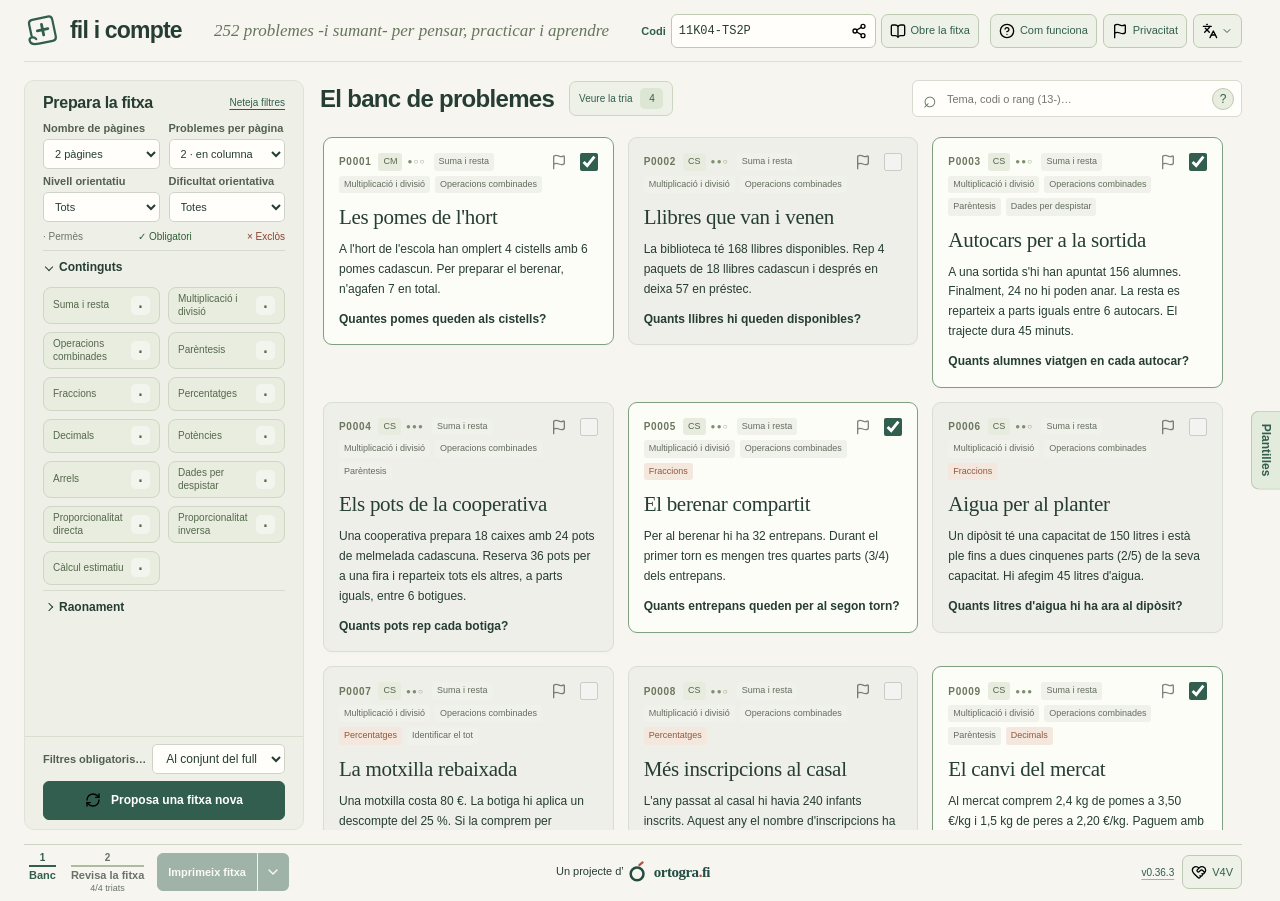
==== commit b98b687d: "Keep filter sections and scope visible and explain reasoning tags" ====
--- a/index.html
+++ b/index.html
@@ -15,13 +15,25 @@
     <div class="step-viewport"><div class="step-track">
     <main class="workspace" id="bank-step">
       <aside class="filters" aria-labelledby="filter-title"><div class="panel-heading"><h2 id="filter-title">Prepara la fitxa</h2><button id="reset" class="text-button">Neteja filtres</button></div>
-        <div id="filter-options" class="filter-scroll" role="region" aria-label="Opcions de configuració" tabindex="0"><div class="two-fields"><div class="field"><label for="page-count">Nombre de pàgines</label><select id="page-count"><option value="1">1 pàgina</option><option value="2" selected>2 pàgines</option><option value="4">4 pàgines</option><option value="6">6 pàgines</option></select></div><div class="field"><label for="per-page">Problemes per pàgina</label><select id="per-page"><option value="2">2 · en columna</option><option value="3">3 · en columna</option><option value="4">4 · 2 × 2</option></select></div></div>
+        <div id="filter-options" class="filter-scroll" role="region" aria-label="Opcions de configuració"><div class="two-fields"><div class="field"><label for="page-count">Nombre de pàgines</label><select id="page-count"><option value="1">1 pàgina</option><option value="2" selected>2 pàgines</option><option value="4">4 pàgines</option><option value="6">6 pàgines</option></select></div><div class="field"><label for="per-page">Problemes per pàgina</label><select id="per-page"><option value="2">2 · en columna</option><option value="3">3 · en columna</option><option value="4">4 · 2 × 2</option></select></div></div>
         <div class="two-fields"><div class="field"><label for="level">Nivell orientatiu</label><select id="level" aria-describedby="orientation-instructions" title="Inclou combinacions equivalents de nivell i dificultat."><option value="">Tots</option><option value="mitja">Cicle mitjà</option><option value="superior">Cicle superior</option><option value="eso">Inici d’ESO</option></select></div><div class="field"><label for="difficulty">Dificultat orientativa</label><select id="difficulty" aria-describedby="orientation-instructions" title="CS intermedi equival a CM repte i inici d’ESO accessible."><option value="">Totes</option><option value="1">Accessible</option><option value="2">Intermedi</option><option value="3">Repte</option></select></div></div><p id="orientation-instructions" class="sr-only">Nivell i dificultat s'interpreten conjuntament i inclouen combinacions equivalents entre cicles. Per exemple, cicle superior intermedi inclou cicle mitjà repte i inici d'ESO accessible.</p>
-        <div class="filter-divider"></div><h3>Continguts</h3><p class="filter-key"><span>· Permès</span><span>✓ Obligatori</span><span>× Exclòs</span></p><p id="feature-instructions" class="sr-only">Clica per passar de permès a obligatori, d'obligatori a exclòs i d'exclòs a permès. També pots fer servir les fletxes esquerra i dreta.</p><div id="feature-filters" class="feature-grid" role="group" aria-label="Filtres de contingut"></div>
-        <details class="reasoning-section"><summary id="reasoning-title">Raonament<span id="reasoning-count"></span></summary><div id="reasoning-filters" class="feature-grid" role="group" aria-labelledby="reasoning-title"></div></details>
+        <p class="filter-key"><span>· Permès</span><span>✓ Obligatori</span><span>× Exclòs</span></p>
+        <p id="feature-instructions" class="sr-only">Clica per passar de permès a obligatori, d'obligatori a exclòs i d'exclòs a permès. També pots fer servir les fletxes esquerra i dreta.</p>
+        <div class="filter-sections">
+          <section class="filter-section">
+            <h3><button type="button" id="contents-title" class="filter-section-toggle" aria-expanded="true" aria-controls="contents-body"><span>Continguts</span><span id="contents-count" class="filter-section-count"></span></button></h3>
+            <div id="contents-body" class="feature-scroll" tabindex="0" role="region" aria-label="Filtres de contingut"><div id="feature-filters" class="feature-grid"></div></div>
+          </section>
+          <section class="filter-section reasoning-section">
+            <h3><button type="button" id="reasoning-title" class="filter-section-toggle" aria-expanded="false" aria-controls="reasoning-body"><span>Raonament</span><span id="reasoning-count" class="filter-section-count"></span></button></h3>
+            <div id="reasoning-body" class="feature-scroll" tabindex="0" role="region" aria-label="Filtres de raonament" hidden><div id="reasoning-filters" class="feature-grid"></div></div>
+          </section>
+        </div>
         <span id="feature-status" class="sr-only" role="status" aria-live="polite"></span>
-        <div class="field scope-field"><label for="scope">Filtres obligatoris…</label><select id="scope"><option value="sheet">Al conjunt del full</option><option value="each">En cada problema</option></select><p class="hint">Els filtres de contingut i raonament es combinen. Les exclusions afecten tot el full.</p></div>
-        </div><div class="filter-actions"><button class="primary compose-button" id="compose"><img class="ui-icon" src="assets/lucide/refresh-cw.svg" alt="" width="16" height="16"> Proposa una fitxa nova</button><p id="bank-feedback" role="status"></p></div>
+        </div><div class="filter-actions bank-filter-actions">
+          <div class="field scope-field"><label for="scope">Filtres obligatoris…</label><select id="scope" aria-describedby="scope-instructions"><option value="sheet">Al conjunt del full</option><option value="each">En cada problema</option></select><p id="scope-instructions" class="sr-only">Els filtres de contingut i raonament es combinen. Les exclusions afecten tot el full.</p></div>
+          <button class="primary compose-button" id="compose"><img class="ui-icon" src="assets/lucide/refresh-cw.svg" alt="" width="16" height="16"> Proposa una fitxa nova</button><p id="bank-feedback" role="status"></p>
+        </div>
       </aside>
       <section class="catalogue" id="catalogue" aria-labelledby="catalogue-title">
         <div class="catalogue-heading"><div class="catalogue-title-group"><h1 id="catalogue-title" tabindex="-1">El banc de problemes</h1><button id="selection-toggle" class="selection-toggle" popovertarget="selection-popover" aria-haspopup="dialog"><span class="selection-toggle-label"><span class="selection-toggle-prefix">Veure la </span><span class="selection-toggle-noun">tria</span></span><span id="selection-badge" class="selection-badge">4</span></button></div><div class="search"><label class="sr-only" for="search">Cerca al banc</label><span aria-hidden="true">⌕</span><input type="search" id="search" maxlength="200" placeholder="Tema, codi o rang (13-)…" aria-describedby="search-instructions"><button id="search-help-toggle" class="search-help-toggle" popovertarget="search-help" aria-label="Com cercar per codi o rang" title="Com cercar per codi o rang">?</button><span id="search-instructions" class="sr-only">Cerca text o filtra per codis com als rangs d'impressió: -4, 5-7,9-10 o 13-. Els codis i rangs també limiten la proposta automàtica.</span><span id="search-status" class="sr-only" role="status" aria-live="polite"></span></div></div>
@@ -164,7 +176,8 @@
       <p class="hint">El permís temporal dura fins que tanques la pestanya. Amb l’analítica desactivada pots preparar i imprimir fitxes. <a href="https://umami.is/privacy" target="_blank" rel="noopener noreferrer">Privacitat d’Umami</a>.</p>
     </div>
   </dialog>
-  <div id="report-tooltip" popover="manual" role="tooltip"></div>
+  <div id="report-tooltip" class="context-tooltip" popover="manual" role="tooltip"></div>
+  <div id="reasoning-tooltip" class="context-tooltip" popover="manual" role="tooltip" aria-hidden="true"></div>
   <span id="report-status" class="sr-only" role="status"></span>
   <div id="print-root"></div>
   <noscript>Aquest compositor necessita JavaScript activat. El catàleg original és a data/catalog.json.</noscript>
--- a/styles.css
+++ b/styles.css
@@ -121,9 +121,48 @@
 .template-size{color:var(--muted)}
 .template-editor{width:100%;min-width:0}
 .template-error:empty{display:none}
-.reasoning-section{margin-top:10px;border-top:1px solid #d6dbcd}
-.reasoning-section summary{padding:9px 0;cursor:pointer;font-size:12px;font-weight:600}
-#reasoning-count{float:right;color:var(--muted);font-size:10px;font-weight:400}
+#filter-options{display:flex;flex-direction:column;overflow:visible}
+#filter-options>.two-fields,#filter-options>.filter-key{flex:none}
+#bank-step .panel-heading{padding-block:13px 10px}
+#bank-step #filter-options .field{margin-bottom:6px;gap:3px}
+#filter-options .two-fields label{min-height:0;flex:1}
+#bank-step #filter-options .field select,#bank-step .scope-field select{min-height:30px;padding-block:5px}
+#filter-options .filter-key{margin:3px 0 8px}
+.filter-sections,.filter-section{display:flex;flex-direction:column}
+.filter-sections{flex:1;min-height:0}
+.filter-section{border-top:1px solid #d6dbcd;min-height:34px}
+.filter-section h3{flex:none;margin:0}
+.filter-section-toggle{display:flex;align-items:center;gap:7px;width:100%;min-height:33px;padding:5px 3px;background:transparent;color:var(--ink);font-size:12px;font-weight:600;text-align:left}
+.filter-section-toggle::before{content:"";width:5px;height:5px;border:solid currentColor;border-width:0 1.5px 1.5px 0;transform:rotate(-45deg);transition:transform var(--motion-duration) var(--motion-ease)}
+.filter-section-toggle[aria-expanded=true]::before{transform:rotate(45deg)}
+.filter-section-count{margin-inline-start:auto;color:var(--muted);font-size:10px;font-weight:400}
+.feature-scroll{overflow:auto;min-height:0;padding:3px 4px 5px;margin-inline:-4px;scrollbar-width:thin;scrollbar-color:#bbc8b0 transparent;overscroll-behavior:contain}
+#bank-step .bank-filter-actions{padding-block:7px 9px}
+#bank-step .bank-filter-actions .scope-field{display:grid;grid-template-columns:auto minmax(0,1fr);align-items:center;gap:6px;margin:0 0 7px}
+@media screen and (min-width:561px){
+  .reasoning-section{flex:none;max-height:calc(100% - 34px)}
+  .filter-section:has(.feature-scroll:not([hidden])) + .reasoning-section{max-height:calc(100% - 69px)}
+}
+@media screen and (max-height:700px){
+  .filter-section{min-height:29px}
+  .filter-section-toggle{min-height:28px}
+  #filter-options .filter-key{margin:2px 0 5px}
+  #reasoning-filters{gap:6px}
+  #reasoning-filters .feature-chip{min-height:30px}
+}
+@media screen and (min-width:561px) and (max-height:580px){
+  #bank-step .panel-heading{padding-block:8px 5px}
+  #bank-step #filter-options .field{margin-bottom:4px;gap:2px}
+  #bank-step #filter-options .field select,#bank-step .scope-field select{min-height:26px;padding-block:3px}
+  #bank-step .bank-filter-actions{padding-block:5px 6px}
+  #bank-step .bank-filter-actions .scope-field{margin-bottom:5px}
+  #bank-step .compose-button{min-height:32px;padding-block:6px}
+}
+@media screen and (max-width:560px){
+  #bank-step>.filters{max-height:none}
+  #filter-options,.filter-sections{flex:none}
+  .feature-scroll{max-height:min(22dvh,154px)}
+}
 .exercise-card{position:relative}
 .card-header{min-height:22px;padding-inline-end:55px}
 .card-tools{position:absolute;inset:9px 9px auto auto;display:flex;align-items:center;gap:1px}
@@ -134,8 +173,8 @@
 .report-flag[aria-disabled="true"]{cursor:default}
 .report-flag[aria-disabled="true"] .ui-icon{opacity:.48}
 .report-sent{font-size:14px;font-weight:700}
-#report-tooltip{position:fixed;inset:auto;margin:0;width:max-content;max-width:min(260px,calc(100vw - 24px));padding:8px 11px;border:1px solid #cbd4c3;border-radius:8px;background:var(--white);color:var(--ink);font-size:11px;line-height:1.5;box-shadow:0 4px 12px #263d3420}
-@media print{#report-tooltip{display:none!important}}
+.context-tooltip{position:fixed;inset:auto;margin:0;width:max-content;max-width:min(260px,calc(100vw - 24px));padding:8px 11px;border:1px solid #cbd4c3;border-radius:8px;background:var(--white);color:var(--ink);font-size:11px;line-height:1.5;box-shadow:0 4px 12px #263d3420}
+@media print{.context-tooltip{display:none!important}}
 .privacy-content{padding-block:18px 23px}
 .privacy-main>p{margin:0 0 12px}
 .privacy-content .privacy-state{margin:16px 0 10px;padding:9px 12px;border-radius:7px;background:#e8eee3;color:#32523c;font-weight:600}
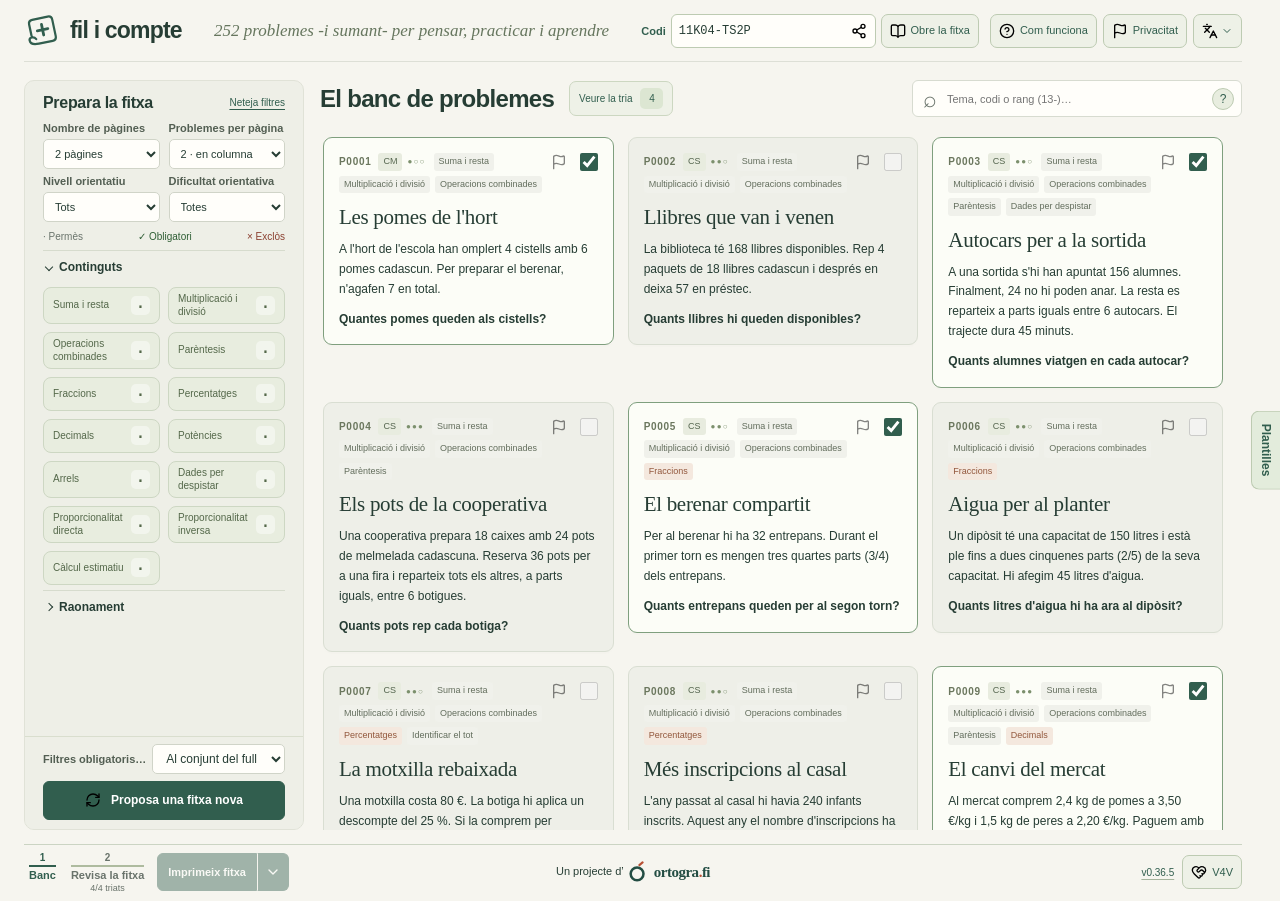
==== commit f2d8ef7b: "Add bilingual SEO metadata and sitemap" ====
--- a/index.html
+++ b/index.html
@@ -2,8 +2,11 @@
 <html lang="ca">
 <head>
   <meta charset="utf-8"><meta name="viewport" content="width=device-width,initial-scale=1">
-  <title>Fil i compte · Banc de problemes</title>
-  <meta name="description" content="Tria problemes de matemàtiques, configura les pàgines de la fitxa i imprimeix solucionaris amb estratègies visuals.">
+  <title>Problemes de matemàtiques en català | Fil i compte</title>
+  <meta name="description" content="Tria problemes de matemàtiques en català i crea fitxes imprimibles amb solucionari per a cicle mitjà, cicle superior i inici d’ESO.">
+  <link rel="canonical" href="https://filicompte.ortogra.fi/">
+  <link rel="alternate" hreflang="ca" href="https://filicompte.ortogra.fi/">
+  <link rel="alternate" hreflang="es" href="https://filicompte.ortogra.fi/es/">
   <link rel="icon" type="image/svg+xml" sizes="any" href="assets/brand/favicon.svg">
   <link rel="stylesheet" href="styles.css">
   <script defer src="catalog-data.js"></script><script defer src="i18n.js"></script><script defer src="core.js"></script><script defer src="lot-code.js"></script><script defer src="releases.js"></script><script defer src="analytics.js"></script><script defer src="privacy-help.js"></script><script defer src="app.js"></script>
--- a/styles.css
+++ b/styles.css
@@ -7,7 +7,7 @@
 .selection-bar{border-top:1px solid #cbd4c3;display:flex;align-items:center;justify-content:space-between;gap:15px;padding:12px 0 14px;background:var(--paper);min-width:0}.selection-bar>div{display:flex;align-items:center;gap:12px}.selection-icon{font-size:27px;color:var(--green)}.selection-bar strong{font-size:13px;display:block;line-height:1.5}.selection-bar small{display:block;font-size:10px;color:var(--muted);line-height:1.5;max-width:530px}.selection-bar .has-issues{color:#904c33}.selection-actions .quiet{font-size:11px;padding:9px 6px;white-space:nowrap}.file-label{display:inline-block}.file-label:focus-within{outline:3px solid #b96d28;outline-offset:2px}
 .step-viewport{min-width:0;min-height:0;overflow:clip;position:relative}.step-track{display:flex;width:200%;height:100%;transition:transform var(--motion-duration) var(--motion-ease)}.show-preview .step-track{transform:translateX(-50%)}.step-track>.workspace,.step-track>.preview{flex:0 0 50%;width:50%;height:100%;min-width:0;min-height:0}.preview{display:grid;grid-template-columns:248px minmax(0,1fr);gap:20px;padding:18px 0 14px;overflow:hidden}.preview-sidebar .panel-heading{padding:18px 18px 15px}.step-badge{font-size:10px;letter-spacing:1px;color:var(--muted)}.preview-sidebar .view-tabs{display:flex;gap:3px;background:#e0e5d9;border-radius:6px;padding:4px;margin:8px 0 18px}.view-tabs button{flex:1;min-width:0;background:transparent;border-radius:4px;font-size:11px;color:var(--muted);padding:8px 4px}.view-tabs button[aria-pressed=true]{background:var(--white);color:var(--ink);box-shadow:0 1px 4px #263d3410}.answer-note{margin-top:14px}.preview-canvas{overflow:auto;min-height:0;min-width:0;position:relative;background:#e4e6dd;border:1px solid #d6dacd;border-radius:8px;overscroll-behavior:contain;scrollbar-width:thin;scrollbar-color:#a6b49d transparent}.pages{--page-scale:1;display:flex;flex-direction:row;align-items:center;justify-content:center;gap:20px;padding:16px;width:max-content;min-width:100%;min-height:100%}.page-frame{position:relative;flex-shrink:0;width:calc(210mm * var(--page-scale));height:calc(297mm * var(--page-scale));overflow:hidden;background:white;box-shadow:0 3px 12px #1e372426}.page-frame>.sheet{position:absolute;left:0;top:0;transform:scale(var(--page-scale));transform-origin:top left;box-shadow:none}.selection-icon{font-size:11px;width:30px;height:30px;flex-shrink:0;display:flex;align-items:center;justify-content:center;border:1px solid #aebb9f;border-radius:50%;font-weight:600;letter-spacing:1px}.footer-context{min-width:0}.footer-context>div{min-width:0}.selection-actions{flex-shrink:0}.footer-context #close-preview{white-space:nowrap}.selection-bar small{max-width:460px}
 
-.sheet{width:210mm;height:297mm;padding:13mm 15mm 10mm;background:white;color:#202a23;flex-shrink:0;display:flex;flex-direction:column;box-shadow:0 3px 13px #1e372416;font-family:Arial,Helvetica,sans-serif}.sheet-header{display:flex;justify-content:space-between;align-items:center;border-bottom:1px solid #465749;padding-bottom:4mm;gap:10px}.sheet-brand{font-size:8pt;letter-spacing:1.3px;font-weight:bold;text-transform:uppercase;color:#52694e}.sheet h2{font-family:Georgia,serif;font-weight:400;font-size:21pt;line-height:1.15;margin:3mm 0 0;overflow-wrap:anywhere}.sheet-number{font-size:9pt;white-space:nowrap;color:#596152}.student-fields{display:flex;gap:8mm;flex-wrap:wrap;font-size:9pt;padding:5mm 0 1mm;align-items:end}.name-line,.date-line{display:inline-block;border-bottom:1px solid #aaa;width:62mm;height:3mm}.date-line{width:29mm}.sheet-problems{display:flex;flex-direction:column;flex:1;min-height:0}.paper-problem{display:flex;flex-direction:column;flex:1;min-height:0;border-bottom:1px solid #b8c0b2;padding:6mm 0 5mm;break-inside:avoid;page-break-inside:avoid}.paper-problem:last-child{border:0;padding-bottom:1mm}.paper-title{display:flex;gap:3mm;align-items:baseline;margin-bottom:2mm}.paper-title>span{font-size:9pt;color:#697e61;font-weight:bold}.paper-title h3{font-family:Georgia,serif;font-weight:400;font-size:15pt;line-height:1.2;margin:0}.paper-title small{margin-left:auto;font-size:7pt;color:#6d7668}.paper-problem>p{font-size:10.5pt;line-height:1.5;margin:0 0 2mm}.paper-problem .paper-question{font-weight:600;margin-bottom:2mm}.working-space{flex:1;margin:2mm 0 3mm;min-height:8mm;background-image:radial-gradient(#ced3c8 .6px,transparent .6px);background-size:5mm 5mm;background-position:0 5mm}.working-space>span{font-size:8pt;color:#6c7665;background:white;padding-right:3mm;display:inline-block;margin-bottom:4mm}.response-space{display:flex;gap:3mm;font-size:10pt;align-items:end}.response-space>span{flex:1;border-bottom:1px solid #9aa58e;height:5mm}.sheet-subtitle{font-size:8.5pt;line-height:1.4;margin:4mm 0 0}.solution-sheet .paper-problem{padding:4mm 0}.solution-sheet .paper-title{margin-bottom:2mm}.solution-sheet .solution-expression{font-size:11pt;line-height:1.4;font-weight:bold;margin:0 0 1.5mm}.solution-sheet .solution-steps{font-size:9pt;line-height:1.4;margin:0 0 1mm;padding-left:5mm}.solution-sheet .solution-answer{font-size:10pt;margin:1.5mm 0 1mm;line-height:1.35;font-weight:600}.solution-sheet .solution-note{font-size:8pt;line-height:1.4;margin:0;color:#626b5c}.solution-sheet .solution-visual{margin:1mm 0}.solution-sheet .solution-visual svg{display:block;width:120mm;max-width:100%;height:22mm;margin:auto}.solution-visual text{font:18px Arial,sans-serif;fill:#243d35}.solution-sheet .solution-visual figcaption{font-size:8pt;line-height:1.3;color:#526251}#print-root{display:none}
+.sheet{width:210mm;height:297mm;padding:13mm 15mm 10mm;background:white;color:#202a23;flex-shrink:0;display:flex;flex-direction:column;box-shadow:0 3px 13px #1e372416;font-family:Arial,Helvetica,sans-serif}.sheet-header{border-bottom:1px solid #465749;padding-bottom:3mm}.sheet-brand{font-size:8pt;letter-spacing:1.3px;font-weight:bold;text-transform:uppercase;color:#52694e}.sheet h2{font-family:Georgia,serif;font-weight:400;font-size:21pt;line-height:1.15;margin:0;overflow-wrap:anywhere}.sheet-number{font-size:9pt;white-space:nowrap;color:#596152}.sheet-heading-row{display:flex;flex-wrap:wrap;align-items:baseline;gap:2mm 5mm}.sheet-topline:not(:empty)+.sheet-heading-row{margin-top:3mm}.sheet-heading-row h2{flex:1 1 60mm;min-width:0}.student-fields{display:grid;grid-template-columns:max-content max-content;align-items:baseline;gap:2mm 4mm;margin-inline-start:auto;max-width:100%;font-size:9pt}.student-fields .student-group{grid-column:1/-1;contain:inline-size;text-align:right;overflow-wrap:anywhere}.name-line,.date-line{display:inline-block;border-bottom:1px solid #aaa;width:52mm;height:3mm}.date-line{width:26mm}.sheet-problems{display:flex;flex-direction:column;flex:1;min-height:0}.paper-problem{display:flex;flex-direction:column;flex:1;min-height:0;border-bottom:1px solid #b8c0b2;padding:6mm 0 5mm;break-inside:avoid;page-break-inside:avoid}.paper-problem:last-child{border:0;padding-bottom:1mm}.paper-title{display:flex;gap:3mm;align-items:baseline;margin-bottom:2mm}.paper-title>span{font-size:9pt;color:#697e61;font-weight:bold}.paper-title h3{font-family:Georgia,serif;font-weight:400;font-size:15pt;line-height:1.2;margin:0}.paper-title small{margin-left:auto;font-size:7pt;color:#6d7668}.paper-problem>p{font-size:10.5pt;line-height:1.5;margin:0 0 2mm}.paper-problem .paper-question{font-weight:600;margin-bottom:2mm}.working-space{flex:1;margin:2mm 0 3mm;min-height:8mm;background-image:radial-gradient(#ced3c8 .6px,transparent .6px);background-size:5mm 5mm;background-position:0 5mm}.working-space>span{font-size:8pt;color:#6c7665;background:white;padding-right:3mm;display:inline-block;margin-bottom:4mm}.response-space{display:flex;gap:3mm;font-size:10pt;align-items:flex-start}.response-label{line-height:5mm}.response-line{flex:1;border-bottom:1px solid #9aa58e;height:5mm}.sheet-subtitle{font-size:8.5pt;line-height:1.4;margin:4mm 0 0}.solution-sheet .paper-problem{padding:4mm 0}.solution-sheet .paper-title{margin-bottom:2mm}.solution-sheet .solution-expression{font-size:11pt;line-height:1.4;font-weight:bold;margin:0 0 1.5mm}.solution-sheet .solution-steps{font-size:9pt;line-height:1.4;margin:0 0 1mm;padding-left:5mm}.solution-sheet .solution-answer{font-size:10pt;margin:1.5mm 0 1mm;line-height:1.35;font-weight:600}.solution-sheet .solution-note{font-size:8pt;line-height:1.4;margin:0;color:#626b5c}.solution-sheet .solution-visual{margin:1mm 0}.solution-sheet .solution-visual svg{display:block;width:120mm;max-width:100%;height:22mm;margin:auto}.solution-visual text{font:18px Arial,sans-serif;fill:#243d35}.solution-sheet .solution-visual figcaption{font-size:8pt;line-height:1.3;color:#526251}#print-root{display:none}
 @media(min-width:1600px){.workspace{grid-template-columns:minmax(0,1fr) 320px}.cards{grid-template-columns:repeat(3,minmax(0,1fr))}.statement,.question{font-size:13px}}
 @media(max-width:1100px){.app-shell{padding:0 16px}.workspace{grid-template-columns:minmax(0,1fr) 280px;gap:16px}.cards{grid-template-columns:1fr}.catalogue-heading h1{font-size:22px}.search{width:43%;min-width:145px}.selection-bar small{max-width:360px}}
 @media(max-width:760px){.app-shell{grid-template-rows:54px minmax(0,1fr) auto;padding:0 12px}.brand{font-size:21px}.brand-mark{width:30px;height:30px}.edition{display:none}.workspace{grid-template-columns:minmax(0,1fr) 245px;gap:12px;padding-top:12px}.panel-heading{padding:14px 12px;gap:5px}.panel-heading h2{font-size:14px}.filter-scroll{padding:0 12px 4px}.filter-actions{padding:10px 12px 8px}.catalogue-heading{flex-wrap:wrap;gap:9px}.catalogue-heading h1{font-size:21px}.search{width:100%;max-width:none}.catalogue-notice{flex-wrap:wrap;font-size:9px}.catalogue-notice button{margin-left:12px}.exercise-card{padding:14px}.exercise-card h2{font-size:21px}.selection-bar{gap:10px}.selection-bar>div{gap:8px}.selection-bar small{max-width:260px}.selection-actions{flex-wrap:wrap;justify-content:end}.selection-actions .quiet{font-size:10px}.selection-actions .primary{padding:9px 12px;font-size:11px}}
@@ -26,7 +26,7 @@
 .brand-option{display:flex;align-items:center;gap:8px;font-size:11px;margin:-3px 0 18px;color:#535f53;cursor:pointer}.brand-option input{accent-color:var(--green);width:15px;height:15px;margin:0}
 .preview-viewer{position:relative;min-width:0;min-height:0;overflow:clip}.preview-canvas{width:100%;height:100%;cursor:grab;touch-action:none;user-select:none;-webkit-user-select:none}.preview-canvas.is-panning{cursor:grabbing}.pages{--page-gap:40px;column-gap:calc(var(--page-gap) * var(--page-scale))}
 .viewer-controls{position:absolute;bottom:17px;right:17px;z-index:3;display:flex;flex-direction:column;align-items:center;width:39px;background:var(--white);border:1px solid #bbc8b0;border-radius:7px;box-shadow:0 3px 12px #263d3430;overflow:hidden;user-select:none}.viewer-controls button{display:flex;align-items:center;justify-content:center;width:37px;min-height:34px;padding:5px;background:transparent;color:var(--green);font-size:22px;font-weight:400}.viewer-controls button:hover:not(:disabled){background:#e0e9d8}.viewer-controls output{font-size:9px;line-height:18px;color:var(--muted);font-variant-numeric:tabular-nums}.viewer-controls #zoom-fit{border-top:1px solid var(--line);margin-top:3px;min-height:37px}.viewer-controls #zoom-fit[aria-pressed=true]{background:#e7eee1}.viewer-controls img{display:block;pointer-events:none;opacity:.8}
-.sheet-header:not(.has-title){border-bottom:0;padding-bottom:2mm}.sheet-header h2:first-child{margin-top:0}
+.sheet-header:not(.has-title){border-bottom:0;padding-bottom:2mm}
 @media(prefers-reduced-motion:reduce){:root{--motion-duration:0ms}}
 @media screen and (max-width:560px){.viewer-controls{right:11px;bottom:11px}.preview-sidebar .filter-scroll{padding-bottom:10px}}
 
@@ -82,7 +82,7 @@
 .search input{padding-right:43px}.search-help-toggle{position:absolute;right:8px;top:8px;width:22px;height:22px;padding:0;border:1px solid #bdcbb2;border-radius:50%;background:#e8eddf;color:var(--green);font-size:12px;line-height:20px}.search-help-toggle:hover{background:#dce6d2}.search input[aria-invalid=true]{border-color:#b37b5b}.search-help-content{padding:0 18px 16px;font-size:11px;line-height:1.6}.search-help-content>p{margin:13px 0 0}.search-help-content dl{display:grid;grid-template-columns:max-content minmax(0,1fr);gap:10px 13px;align-items:center;margin:15px 0}.search-help-content dt,.search-help-content dd{margin:0}.search-help-content dt button{padding:4px 8px;border:1px solid #c4d1ba;border-radius:5px;background:#e7eedf;color:var(--green);font-size:11px;font-variant-numeric:tabular-nums}.search-help-content dt button:hover{background:#d9e7cd}.search-help-popover .selection-popover-heading h2{font-size:22px}.search-error{color:#83442e}
 
 /* Multiple questions share a working area and have separate labelled answers. */
-.part-questions{padding-left:20px;margin:0;font-size:12px;line-height:1.6;font-weight:600}.part-questions li+li{margin-top:5px}.part-questions li::marker{content:counter(list-item,lower-alpha)') ';font-weight:700}.paper-questions{font-size:10pt;line-height:1.35;padding-left:5mm;margin:0 0 1mm}.paper-questions li+li{margin-top:1mm}.has-parts .working-space{margin:1mm 0 2mm}.part-responses{flex-shrink:0;display:grid;gap:1mm}.part-responses .response-label{flex:0 0 4mm;border:0;height:auto;font-size:9pt}.part-responses .response-line{height:5mm}.response-space.reasoning-response .response-line{height:9mm;background:linear-gradient(transparent calc(100% - 1px),#bdc4b7 0) 0 0/100% 4.5mm repeat-y}.solution-part{position:relative;padding-left:5mm;margin-bottom:2mm;flex-shrink:0}.solution-part:last-child{margin-bottom:0}.part-label{position:absolute;left:0;top:0;font-size:9pt;font-weight:700}.solution-sheet .solution-part .solution-expression{font-size:10pt}.solution-sheet .solution-part .solution-steps{font-size:8.5pt}.solution-sheet .solution-part .solution-answer{font-size:9pt}.sheet-grid .paper-questions{font-size:9.5pt}.has-parts{padding-top:4mm;padding-bottom:3mm}.solution-sheet .has-parts{padding:3mm 0}.sheet-grid .solution-part{margin-bottom:1.5mm}.sheet-grid .solution-part .solution-expression{font-size:9pt}.sheet-grid .solution-part .solution-steps{font-size:8pt}.sheet-grid .solution-part .solution-answer{font-size:8.5pt}
+.part-questions{padding-left:20px;margin:0;font-size:12px;line-height:1.6;font-weight:600}.part-questions li+li{margin-top:5px}.part-questions li::marker{content:counter(list-item,lower-alpha)') ';font-weight:700}.paper-questions{font-size:10pt;line-height:1.35;padding-left:5mm;margin:0 0 1mm}.paper-questions li+li{margin-top:1mm}.has-parts .working-space{margin:1mm 0 2mm}.part-responses{flex-shrink:0;display:grid;gap:2.5mm}.part-responses .response-label{flex:0 0 4mm;font-size:9pt}.reasoning-response .response-label{line-height:5.5mm}.reasoning-response .response-line{height:11mm;background:linear-gradient(#9aa58e,#9aa58e) 0 calc(5.5mm - 1px)/100% 1px no-repeat}.solution-part{position:relative;padding-left:5mm;margin-bottom:2mm;flex-shrink:0}.solution-part:last-child{margin-bottom:0}.part-label{position:absolute;left:0;top:0;font-size:9pt;font-weight:700}.solution-sheet .solution-part .solution-expression{font-size:10pt}.solution-sheet .solution-part .solution-steps{font-size:8.5pt}.solution-sheet .solution-part .solution-answer{font-size:9pt}.sheet-grid .paper-questions{font-size:9.5pt}.has-parts{padding-top:4mm;padding-bottom:3mm}.solution-sheet .has-parts{padding:3mm 0}.sheet-grid .solution-part{margin-bottom:1.5mm}.sheet-grid .solution-part .solution-expression{font-size:9pt}.sheet-grid .solution-part .solution-steps{font-size:8pt}.sheet-grid .solution-part .solution-answer{font-size:8.5pt}
 
 /* One footer row at every size; compact tools keep navigation in its column. */
 .selection-bar>.footer-project{display:flex;flex-wrap:wrap;gap:4px 8px;align-items:center}
@@ -104,7 +104,7 @@
 .sheet-bottom .sheet-number{margin-inline-start:auto;flex:none}
 .sheet-lot{min-width:0;font-size:7.5pt;line-height:1.2;color:#394c38}
 .sheet-lot code{overflow-wrap:anywhere}
-.sheet-header{display:block}
+.exercise-sheet .paper-problem{border-bottom:0}
 .sheet-topline{display:flex;align-items:baseline;gap:4mm}
 .sheet-topline:empty{display:none}
 .sheet-topline .sheet-brand{flex:none}
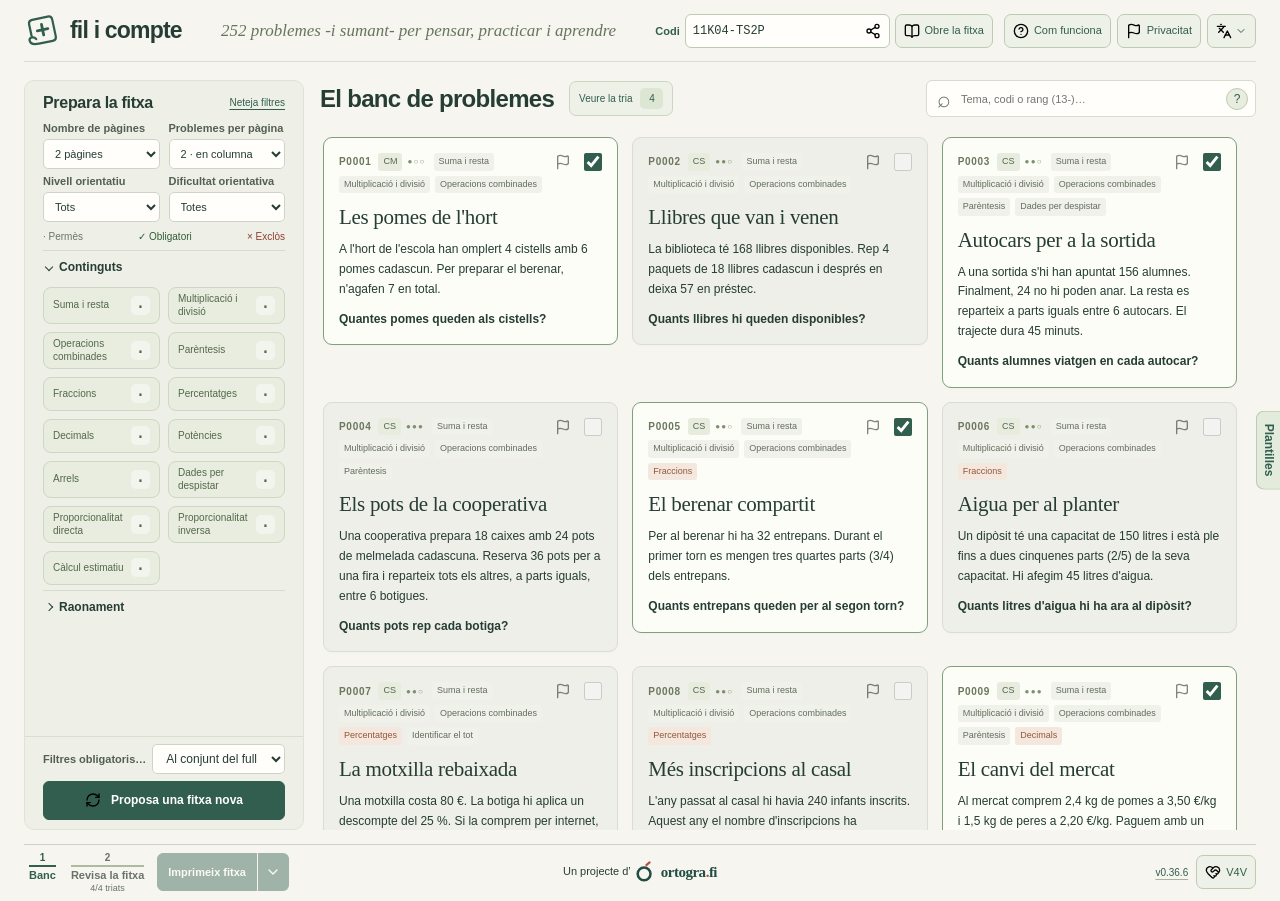
==== commit fe2bc30b: "Overlay the templates drawer without a sidebar gutter" ====
--- a/index.html
+++ b/index.html
@@ -14,7 +14,12 @@
 <body>
   <a class="skip" href="#catalogue">Salta al banc de problemes</a>
   <div class="app-shell">
-    <header class="masthead"><a class="brand" href="./index.html"><img class="brand-mark" src="assets/brand/fil-i-compte.svg" width="36" height="36" alt=""><span>fil i compte</span></a><span class="edition" id="catalogue-motto"></span><div class="masthead-actions"><form id="lot-form" class="code-form"><label for="lot-input">Codi</label><div class="code-input-wrap"><input id="lot-input" maxlength="400" spellcheck="false" autocapitalize="characters" autocomplete="off" placeholder="Enganxa un codi" aria-describedby="code-status"><button class="code-copy" type="button" id="lot-copy" aria-label="Copia el codi actual" title="Copia el codi actual"><img class="ui-icon" src="assets/lucide/share-2.svg" alt="" width="16" height="16"></button></div><button class="footer-pill code-load" type="submit" aria-label="Obre la fitxa del codi introduït" title="Obre la fitxa del codi introduït"><img class="ui-icon" src="assets/lucide/book-open.svg" alt="" width="16" height="16"><span>Obre la fitxa</span></button><span id="code-status" role="status"></span></form><button class="footer-pill" aria-label="Com funciona" id="help-toggle" aria-haspopup="dialog" aria-controls="help-dialog"><img class="ui-icon" src="assets/lucide/circle-question-mark.svg" alt="" width="16" height="16"> <span class="help-label">Com funciona</span></button><button type="button" class="footer-pill" id="privacy-open" aria-label="Privacitat i avisos" aria-haspopup="dialog" aria-controls="privacy-dialog" title="Privacitat i avisos"><img class="ui-icon" src="assets/lucide/flag.svg" alt="" width="16" height="16"><span class="privacy-label">Privacitat</span></button><button class="footer-pill language-toggle" id="language-toggle" type="button" popovertarget="language-menu" aria-label="Idioma" title="Idioma" aria-controls="language-menu"><img class="ui-icon" src="assets/lucide/languages.svg" alt="" width="16" height="16"><svg class="language-chevron" width="12" height="12" viewBox="0 0 24 24" fill="none" stroke="currentColor" stroke-width="2" stroke-linecap="round" stroke-linejoin="round" aria-hidden="true"><path d="m6 9 6 6 6-6"/></svg></button></div></header>
+    <header class="masthead"><a class="brand" href="./index.html"><img class="brand-mark" src="assets/brand/fil-i-compte.svg" width="36" height="36" alt=""><span>fil i compte</span></a><span class="edition" id="catalogue-motto"></span><div class="masthead-actions"><form id="lot-form" class="code-form"><label for="lot-input">Codi</label><div class="code-input-wrap"><input id="lot-input" maxlength="400" spellcheck="false" autocapitalize="characters" autocomplete="off" placeholder="Enganxa un codi" aria-describedby="code-status"><button class="code-copy" type="button" id="lot-copy" aria-label="Copia el codi actual" title="Copia el codi actual"><img class="ui-icon" src="assets/lucide/share-2.svg" alt="" width="16" height="16"></button></div><button class="footer-pill code-load" type="submit" aria-label="Obre la fitxa del codi introduït" title="Obre la fitxa del codi introduït"><img class="ui-icon" src="assets/lucide/book-open.svg" alt="" width="16" height="16"><span>Obre la fitxa</span></button><span id="code-status" role="status"></span></form><button class="footer-pill" aria-label="Com funciona" id="help-toggle" aria-haspopup="dialog" aria-controls="help-dialog"><img class="ui-icon" src="assets/lucide/circle-question-mark.svg" alt="" width="16" height="16"> <span class="help-label">Com funciona</span></button><button type="button" class="footer-pill" id="privacy-open" aria-label="Privacitat i avisos" aria-haspopup="dialog" aria-controls="privacy-dialog" title="Privacitat i avisos"><img class="ui-icon" src="assets/lucide/flag.svg" alt="" width="16" height="16"><span class="privacy-label">Privacitat</span></button>
+      <div class="masthead-tools">
+        <button id="templates-open" class="templates-tab" aria-haspopup="dialog" aria-controls="lot-dialog">Plantilles</button>
+        <button class="footer-pill language-toggle" id="language-toggle" type="button" popovertarget="language-menu" aria-label="Idioma" title="Idioma" aria-controls="language-menu"><img class="ui-icon" src="assets/lucide/languages.svg" alt="" width="16" height="16"><svg class="language-chevron" width="12" height="12" viewBox="0 0 24 24" fill="none" stroke="currentColor" stroke-width="2" stroke-linecap="round" stroke-linejoin="round" aria-hidden="true"><path d="m6 9 6 6 6-6"/></svg></button>
+      </div>
+    </div></header>
     <div class="step-viewport"><div class="step-track">
     <main class="workspace" id="bank-step">
       <aside class="filters" aria-labelledby="filter-title"><div class="panel-heading"><h2 id="filter-title">Prepara la fitxa</h2><button id="reset" class="text-button">Neteja filtres</button></div>
@@ -69,7 +74,6 @@
       </div>
     </section>
     </div></div>
-    <button id="templates-open" class="templates-tab" aria-haspopup="dialog" aria-controls="lot-dialog">Plantilles</button>
     <footer class="selection-bar" aria-label="Navegació i accions de la fitxa">
       <div class="footer-navigation">
         <nav class="step-navigation" aria-label="Passos de la fitxa">
--- a/styles.css
+++ b/styles.css
@@ -215,6 +215,7 @@
 @media screen and (max-width:850px){.footer-lot-long{display:none}}
 @media screen and (max-width:560px){.selection-bar>.footer-project{flex-direction:column;align-items:flex-start;gap:2px}.footer-pill{font-size:9px;padding:3px 4px}.footer-pill svg{width:12px;height:12px}}
 .masthead-actions{display:flex;align-items:center;gap:6px;flex:none}
+.masthead-tools{display:flex;align-items:center;gap:6px;flex:none}
 .masthead .brand{flex:none;white-space:nowrap}
 .code-form{display:flex;align-items:center;gap:5px;position:relative;min-width:0}
 .code-form label{font-size:11px;font-weight:700;color:var(--green)}
@@ -226,14 +227,13 @@
 @media screen and (max-width:440px){.code-load span{display:none}}
 #lot-input[aria-invalid=true]{border-color:#a24635}
 #code-status:not(:empty){position:absolute;z-index:20;top:calc(100% + 4px);right:0;width:max-content;max-width:min(250px,80vw);padding:7px 9px;border:1px solid var(--line);border-radius:6px;background:var(--white);color:var(--ink);font-size:11px;box-shadow:0 2px 6px #263d3420}
-.templates-tab{position:fixed;z-index:15;right:0;top:50%;transform:translateY(-50%);writing-mode:vertical-rl;border:1px solid #bdcbb2;border-right:0;border-radius:8px 0 0 8px;padding:12px 7px;background:#e3ecdc;color:var(--green);font-size:12px;font-weight:700}
+.templates-tab{position:fixed;z-index:15;right:0;top:50%;transform:translateY(-50%);display:grid;place-items:center;width:24px;writing-mode:vertical-rl;border:1px solid #bdcbb2;border-right:0;border-radius:8px 0 0 8px;padding:12px 0;background:#e3ecdc;color:var(--green);font-size:12px;font-weight:700}
 #templates-open:active{transform:translateY(-50%)}
 .templates-tab:hover{background:#d7e7cf}
 #lot-dialog.templates-drawer{position:fixed;inset:0 0 0 auto;margin:0;width:min(400px,100vw);max-width:100vw;height:100dvh;max-height:100dvh;border-radius:12px 0 0 12px}
 @media screen and (min-width:561px){
   .step-track>.workspace,.step-track>.preview{grid-template-columns:clamp(200px,22vw,280px) minmax(0,1fr);gap:16px}
 }
-@media screen and (min-width:761px){.app-shell{padding-right:38px}}
 @media screen and (max-width:760px){
   .app-shell,.app-shell.show-preview{grid-template-rows:106px minmax(0,1fr) auto}
   .masthead{grid-template-rows:30px 34px auto}
@@ -241,8 +241,10 @@
   .masthead .edition{grid-row:3}
   .code-form{flex:1}
   .code-input-wrap{flex:1;width:auto}
-  .step-viewport{margin-right:17px}
-  .templates-tab{padding-inline:5px}
+  .masthead-tools{position:absolute;inset:7px 0 auto auto}
+  .templates-tab{position:static;transform:none;width:auto;min-height:30px;writing-mode:horizontal-tb;border-right:1px solid #bdcbb2;border-radius:6px;padding:4px 8px;font-size:11px}
+  #templates-open:active{transform:none}
+  #lot-dialog .history-close{width:44px;height:44px}
 }
 .ui-icon{display:inline-block;width:16px;height:16px;flex:none;vertical-align:middle}
 .footer-pill{min-height:34px;justify-content:center;gap:5px;padding:5px 8px;line-height:1}
@@ -332,7 +334,7 @@
 .language-menu a:hover{background:#dfe9d5}
 @media screen and (max-width:760px){
   .masthead{position:relative}
-  .masthead .language-toggle{position:absolute;inset:0 0 auto auto;min-height:30px}
+  .masthead .language-toggle{min-height:30px}
 }
 @media screen and (max-width:560px){
   .masthead-actions .help-label{display:none}
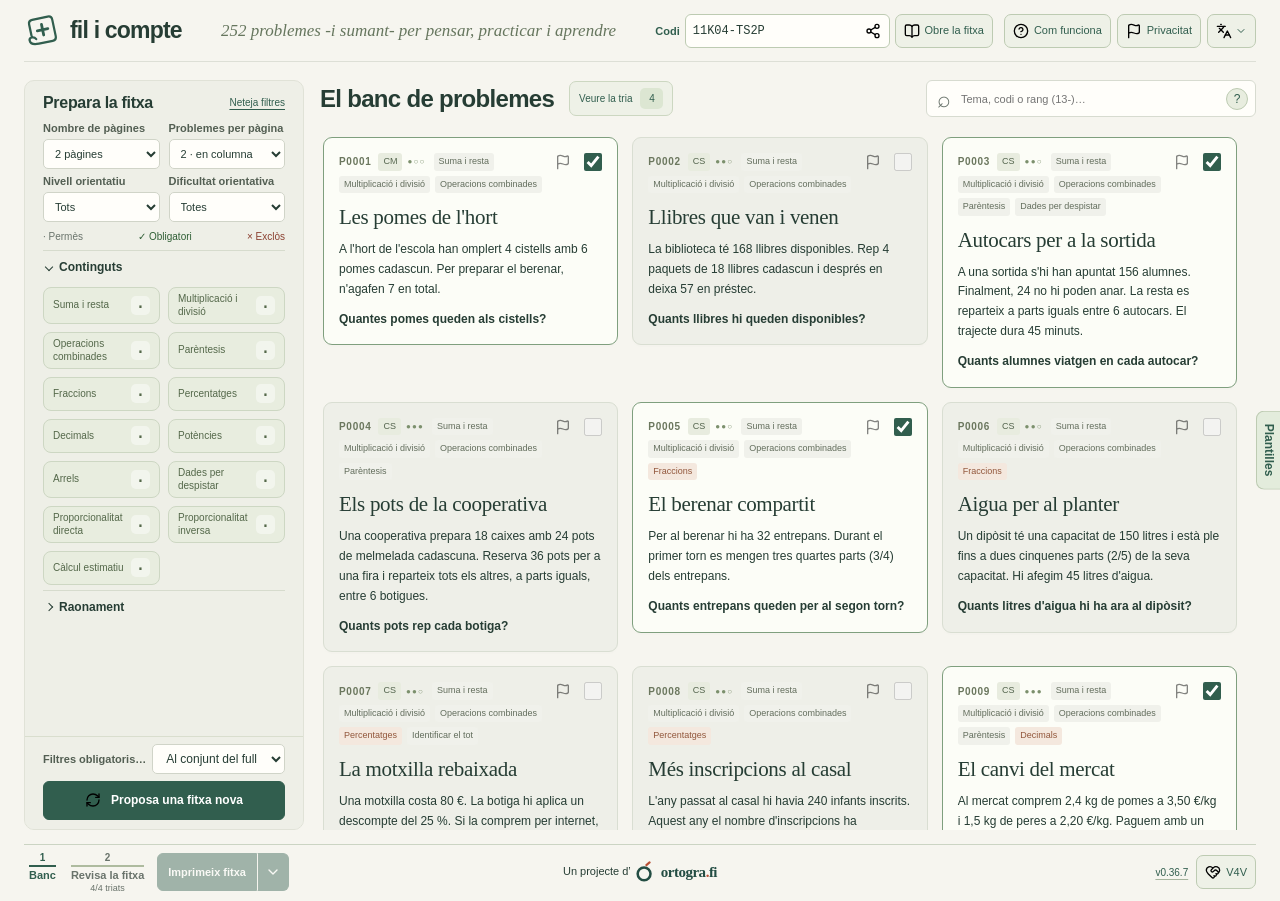
==== commit c711c6b5: "Simplify the mobile bank, preview and print flow" ====
--- a/index.html
+++ b/index.html
@@ -22,7 +22,9 @@
     </div></header>
     <div class="step-viewport"><div class="step-track">
     <main class="workspace" id="bank-step">
-      <aside class="filters" aria-labelledby="filter-title"><div class="panel-heading"><h2 id="filter-title">Prepara la fitxa</h2><button id="reset" class="text-button">Neteja filtres</button></div>
+      <aside id="bank-filters" class="filters" aria-label="Prepara la fitxa">
+        <button id="bank-filter-toggle" class="mobile-panel-toggle" type="button" aria-expanded="false" aria-controls="bank-filter-heading filter-options bank-filter-scope">Filtres</button>
+        <div id="bank-filter-heading" class="panel-heading"><h2>Prepara la fitxa</h2><button id="reset" class="text-button">Neteja filtres</button></div>
         <div id="filter-options" class="filter-scroll" role="region" aria-label="Opcions de configuració"><div class="two-fields"><div class="field"><label for="page-count">Nombre de pàgines</label><select id="page-count"><option value="1">1 pàgina</option><option value="2" selected>2 pàgines</option><option value="4">4 pàgines</option><option value="6">6 pàgines</option></select></div><div class="field"><label for="per-page">Problemes per pàgina</label><select id="per-page"><option value="2">2 · en columna</option><option value="3">3 · en columna</option><option value="4">4 · 2 × 2</option></select></div></div>
         <div class="two-fields"><div class="field"><label for="level">Nivell orientatiu</label><select id="level" aria-describedby="orientation-instructions" title="Inclou combinacions equivalents de nivell i dificultat."><option value="">Tots</option><option value="mitja">Cicle mitjà</option><option value="superior">Cicle superior</option><option value="eso">Inici d’ESO</option></select></div><div class="field"><label for="difficulty">Dificultat orientativa</label><select id="difficulty" aria-describedby="orientation-instructions" title="CS intermedi equival a CM repte i inici d’ESO accessible."><option value="">Totes</option><option value="1">Accessible</option><option value="2">Intermedi</option><option value="3">Repte</option></select></div></div><p id="orientation-instructions" class="sr-only">Nivell i dificultat s'interpreten conjuntament i inclouen combinacions equivalents entre cicles. Per exemple, cicle superior intermedi inclou cicle mitjà repte i inici d'ESO accessible.</p>
         <p class="filter-key"><span>· Permès</span><span>✓ Obligatori</span><span>× Exclòs</span></p>
@@ -39,7 +41,7 @@
         </div>
         <span id="feature-status" class="sr-only" role="status" aria-live="polite"></span>
         </div><div class="filter-actions bank-filter-actions">
-          <div class="field scope-field"><label for="scope">Filtres obligatoris…</label><select id="scope" aria-describedby="scope-instructions"><option value="sheet">Al conjunt del full</option><option value="each">En cada problema</option></select><p id="scope-instructions" class="sr-only">Els filtres de contingut i raonament es combinen. Les exclusions afecten tot el full.</p></div>
+          <div id="bank-filter-scope" class="field scope-field"><label for="scope">Filtres obligatoris…</label><select id="scope" aria-describedby="scope-instructions"><option value="sheet">Al conjunt del full</option><option value="each">En cada problema</option></select><p id="scope-instructions" class="sr-only">Els filtres de contingut i raonament es combinen. Les exclusions afecten tot el full.</p></div>
           <button class="primary compose-button" id="compose"><img class="ui-icon" src="assets/lucide/refresh-cw.svg" alt="" width="16" height="16"> Proposa una fitxa nova</button><p id="bank-feedback" role="status"></p>
         </div>
       </aside>
@@ -50,8 +52,14 @@
     </main>
     <section id="preview" class="preview" inert aria-hidden="true" aria-labelledby="preview-title">
       <aside class="filters preview-sidebar" aria-label="Configuració de la fitxa">
-        <div class="panel-heading"><h2 id="preview-title" tabindex="-1">Revisa la fitxa</h2></div>
-        <div class="filter-scroll" tabindex="0" role="region" aria-label="Opcions de la fitxa">
+        <div class="panel-heading">
+          <h2 id="preview-title" tabindex="-1">Revisa la fitxa</h2>
+          <div class="preview-mobile-actions">
+            <button id="preview-settings-toggle" class="mobile-panel-toggle" type="button" aria-expanded="false" aria-controls="preview-settings">Configuració</button>
+            <button id="preview-order-toggle" class="mobile-panel-toggle" type="button" aria-pressed="false" aria-controls="pages">Reordena</button>
+          </div>
+        </div>
+        <div id="preview-settings" class="filter-scroll" tabindex="0" role="region" aria-label="Opcions de la fitxa">
           <div class="field"><label for="sheet-title">Títol (opcional)</label><input id="sheet-title" maxlength="65" value="Problemes per pensar" placeholder="Sense títol"></div>
           <div class="field"><label for="work-pattern">Zona de treball</label><select id="work-pattern"><option value="dots">Puntejada</option><option value="grid">Quadrícula de 6 mm</option><option value="lines">Línies suaus</option><option value="blank">En blanc</option></select></div>
           <label class="brand-option"><input id="show-brand" type="checkbox" checked> Inclou «fil i compte»</label>
@@ -81,7 +89,7 @@
           <div class="review-step"><button id="preview-button" class="step-button" aria-describedby="selection-status"><span class="step-number" aria-hidden="true">2</span><span>Revisa la fitxa</span></button><p id="selection-status" class="selection-summary" role="status" aria-atomic="true"></p></div>
         </nav>
         <div class="footer-print" role="group" aria-label="Impressió i PDF">
-          <button id="print-exercises" class="primary" disabled aria-label="Imprimeix fitxa / PDF" title="Imprimeix fitxa / PDF"><img class="ui-icon" src="assets/lucide/printer.svg" alt="" width="16" height="16"><span>Imprimeix fitxa</span></button>
+          <button id="print-exercises" class="primary" disabled aria-label="Imprimeix fitxa / PDF" title="Imprimeix fitxa / PDF"><img class="ui-icon" src="assets/lucide/printer.svg" alt="" width="16" height="16"><span class="print-label">Imprimeix fitxa</span><span class="print-label-mobile">Imprimeix</span></button>
           <button id="print-options-toggle" class="primary" type="button" disabled popovertarget="print-options" aria-label="Més opcions d’impressió" title="Més opcions d’impressió"><svg class="ui-icon" width="16" height="16" viewBox="0 0 24 24" fill="none" stroke="currentColor" stroke-width="2" stroke-linecap="round" stroke-linejoin="round" aria-hidden="true"><path d="m6 9 6 6 6-6"/></svg></button>
         </div>
       </div>
--- a/styles.css
+++ b/styles.css
@@ -159,9 +159,8 @@
   #bank-step .compose-button{min-height:32px;padding-block:6px}
 }
 @media screen and (max-width:560px){
-  #bank-step>.filters{max-height:none}
-  #filter-options,.filter-sections{flex:none}
-  .feature-scroll{max-height:min(22dvh,154px)}
+  .filter-sections{flex:none}
+  .feature-scroll{overflow:visible}
 }
 .exercise-card{position:relative}
 .card-header{min-height:22px;padding-inline-end:55px}
@@ -347,3 +346,38 @@
   .project-author>img{width:96px;height:96px}
   .project-credits{border-left:0;padding:12px 0 0;border-top:1px solid var(--line)}
 }
+.mobile-panel-toggle,.preview-mobile-actions,#print-exercises .print-label-mobile{display:none}
+@media screen and (max-width:560px){
+  .step-track>.workspace{overflow:hidden}
+  .catalogue{flex:1;overflow:hidden}
+  .catalogue-heading{margin-bottom:8px}
+  .catalogue-scroll{flex:1;overflow:auto;scrollbar-gutter:auto}
+  .mobile-panel-toggle{display:inline-flex;align-items:center;justify-content:center;gap:7px;min-height:36px;padding:5px 8px;border:1px solid #bdcbb2;border-radius:6px;background:var(--white);color:var(--green);font-size:11px;font-weight:700;white-space:nowrap}
+  .mobile-panel-toggle[aria-expanded]::after{content:"";width:5px;height:5px;border:solid currentColor;border-width:0 1.5px 1.5px 0;transform:translateY(-1px) rotate(45deg);transition:transform var(--motion-duration) var(--motion-ease)}
+  .mobile-panel-toggle[aria-expanded=true]::after{transform:translateY(1px) rotate(225deg)}
+  .mobile-panel-toggle[aria-expanded=true],.mobile-panel-toggle[aria-pressed=true]{background:#e1e9d9}
+  #bank-filters{display:grid;grid-template-columns:auto minmax(0,1fr);grid-template-rows:auto auto minmax(0,1fr) auto auto;min-height:0;max-height:min(55dvh,400px);margin-bottom:8px;padding:5px;column-gap:6px}
+  #bank-filters .bank-filter-actions{display:contents}
+  #bank-filter-toggle{grid-area:1/1}
+  #bank-filters #compose{grid-area:1/2;min-height:36px}
+  #bank-filter-heading{grid-area:2/1/3/-1;padding-block:9px 5px}
+  #filter-options{grid-area:3/1/4/-1;overflow:auto}
+  #bank-step .bank-filter-actions #bank-filter-scope{grid-area:4/1/5/-1;margin:5px 8px 0}
+  #bank-feedback{grid-area:5/1/6/-1;margin-inline:8px}
+  #bank-filters:has(#bank-filter-toggle[aria-expanded=false]) :is(#bank-filter-heading,#filter-options,#bank-filter-scope){display:none}
+  .preview{grid-template-rows:auto minmax(0,1fr);gap:8px}
+  .preview .preview-sidebar{max-height:min(42dvh,280px)}
+  .preview-sidebar .panel-heading{padding:5px 8px}
+  .preview-mobile-actions{display:flex;flex-wrap:wrap;justify-content:flex-end;gap:4px}
+  .preview-sidebar:has(#preview-settings-toggle[aria-expanded=false]) #preview-settings,
+  .preview:has(#preview-order-toggle[aria-pressed=false]) .preview-order-actions{display:none}
+  .preview-canvas{touch-action:auto;scrollbar-gutter:stable}
+  .pages{grid-template-columns:max-content;align-content:start;padding:10px}
+  #print-exercises{display:inline-flex;align-items:center;justify-content:center;gap:5px;width:auto;padding-inline:8px}
+  #print-exercises .print-label-mobile{display:inline}
+}
+@media screen and (max-width:360px){
+  .selection-bar>.footer-navigation{grid-area:1/1/2/-1}
+  .selection-bar>.footer-project{grid-area:2/2}
+  .selection-bar .umbrella-project{grid-area:2/1;justify-self:start}
+}
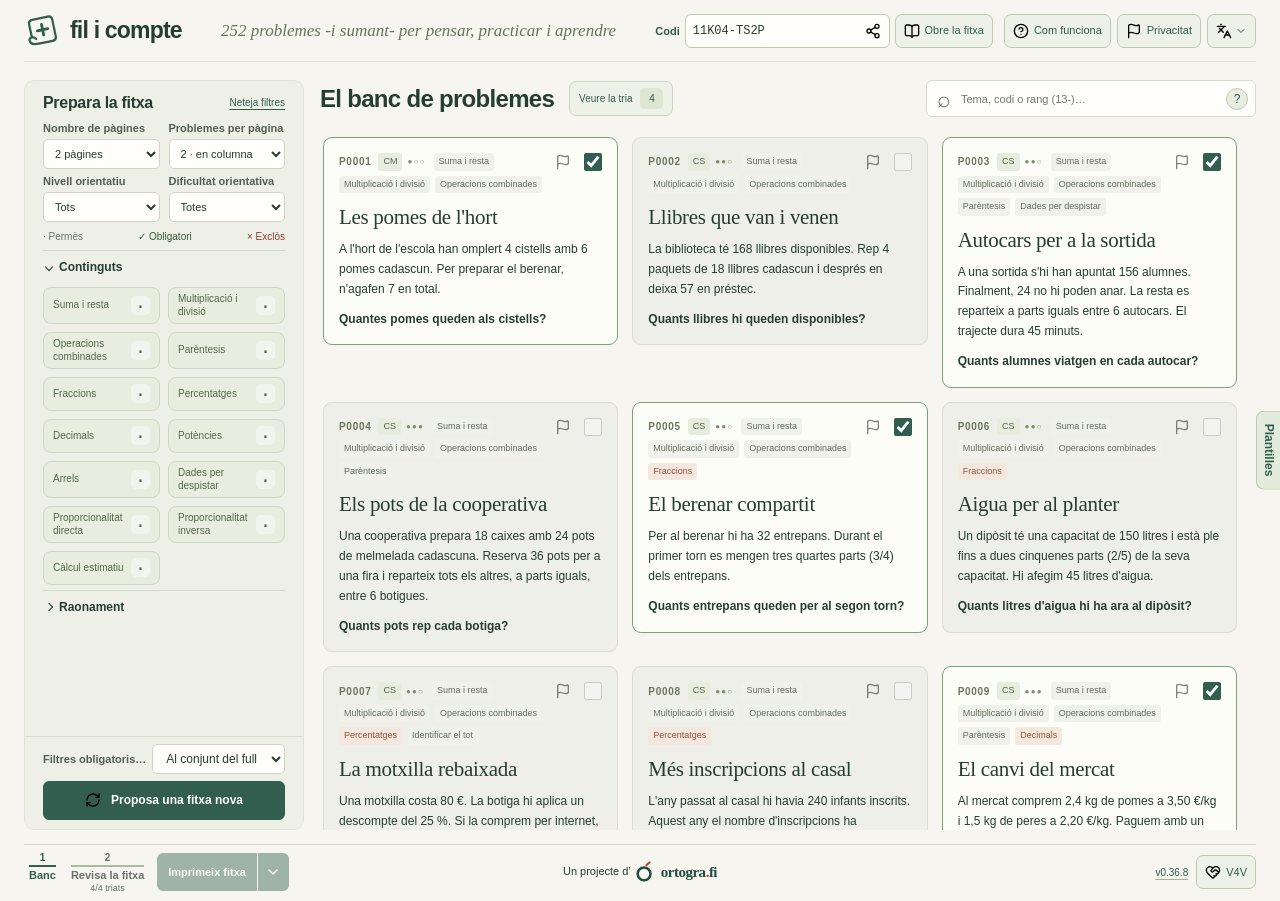
==== commit 0fa2a4e0: "License Fil i compte under MIT and link it from V4V" ====
--- a/index.html
+++ b/index.html
@@ -166,7 +166,12 @@
         <div>
           <section><h3>Sobre l’autor · Aarón Fortuño</h3><div class="project-author"><img src="assets/author/aaron-fortuno.png" width="128" height="128" alt="Aarón Fortuño" loading="lazy"><div><p>Soc docent i creo recursos educatius per a l’aula. Al meu portfoli hi trobaràs Fil i compte i altres projectes.</p><p><a href="https://aaronfortuno.github.io/portfolio/">El meu portfoli <img class="ui-icon" src="assets/lucide/arrow-up-right.svg" alt="" width="16" height="16"></a></p></div></div></section>
         </div>
-        <section class="project-credits"><h3>Repositori</h3><p><a href="https://github.com/aaronFortuno/fil-i-compte">GitHub · Fil i compte <img class="ui-icon" src="assets/lucide/arrow-up-right.svg" alt="" width="16" height="16"></a></p><h3>Crèdits i recursos</h3><ul class="credit-list">
+        <section class="project-credits"><h3>Repositori</h3>
+          <p class="project-links">
+            <a href="https://github.com/aaronFortuno/fil-i-compte">GitHub · Fil i compte <img class="ui-icon" src="assets/lucide/arrow-up-right.svg" alt="" width="16" height="16"></a>
+            <a href="https://github.com/aaronFortuno/fil-i-compte/blob/main/LICENSE">Llicència oberta · MIT <img class="ui-icon" src="assets/lucide/arrow-up-right.svg" alt="" width="16" height="16"></a>
+          </p>
+          <h3>Crèdits i recursos</h3><ul class="credit-list">
           <li><a href="https://lucide.dev/">Lucide</a> · Icones distribuïdes amb la <a href="assets/lucide/LICENSE">llicència ISC i els avisos MIT corresponents</a>.</li>
           <li><a href="assets/brand/README.md">Logo i favicon «Fil que emmarca»</a> · Disseny propi del projecte.</li>
           <li>Retrat de l’autor reutilitzat de <a href="https://pentagrama.page/">Pentagrama</a> i QR Lightning compartit amb <a href="https://plec.ortogra.fi/">Plec</a>.</li>
--- a/styles.css
+++ b/styles.css
@@ -289,6 +289,7 @@
 .project-privacy{margin-top:16px;padding-top:12px;border-top:1px solid var(--line)}
 .project-credits{border-left:1px solid var(--line);padding-left:24px}
 .project-credits h3:not(:first-child){margin-top:13px}
+.project-links{display:flex;flex-wrap:wrap;gap:2px 12px}
 .credit-list{list-style:none;padding:0;margin:0}
 .credit-list li+li{margin-top:7px}
 #bank-feedback{margin:7px 0 0;font-size:11px;line-height:1.35;color:var(--green)}
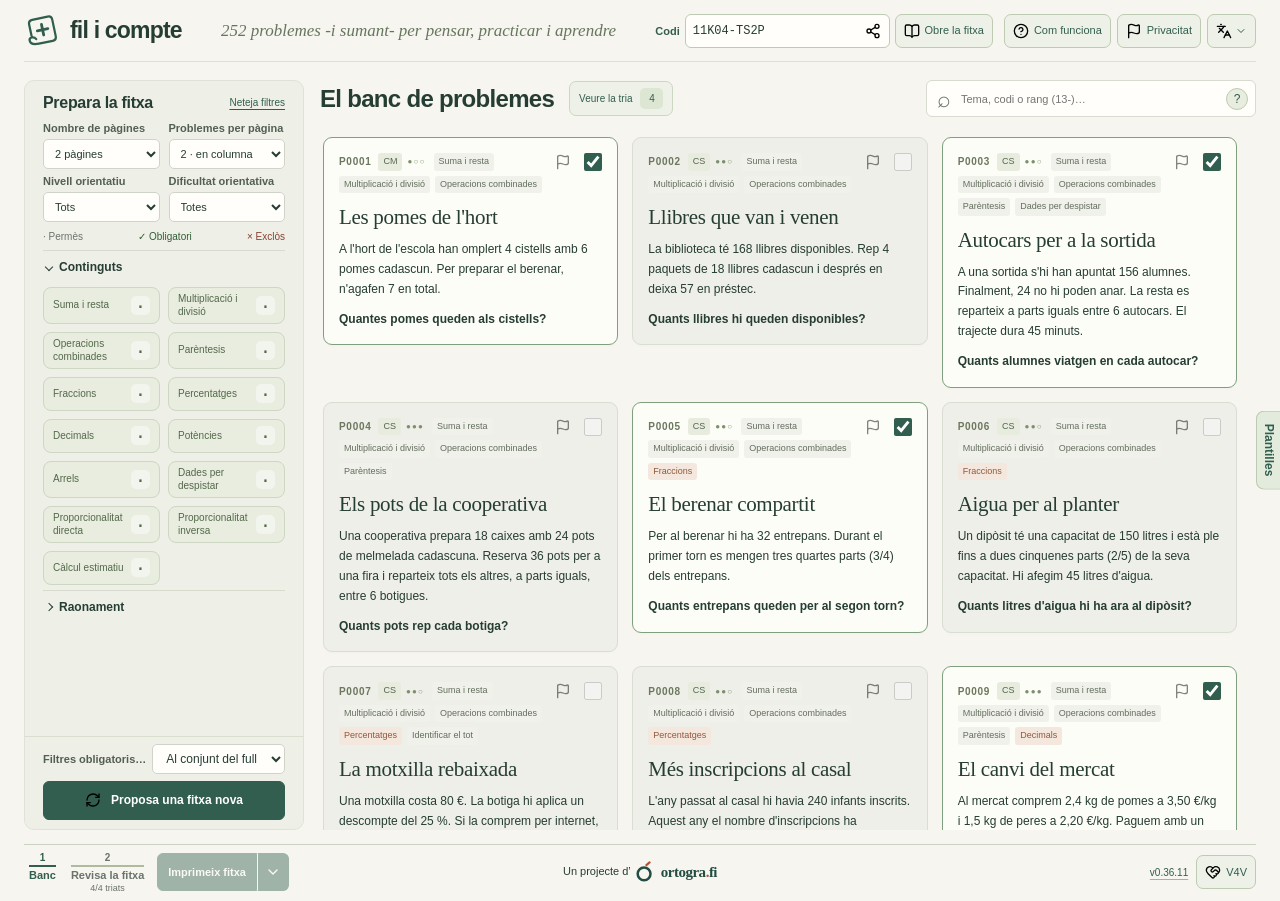
==== commit f1ae223e: "Require a reason and confirmation for problem reports" ====
--- a/index.html
+++ b/index.html
@@ -184,7 +184,7 @@
     <div class="history-scroll privacy-content" tabindex="0">
       <div class="privacy-main">
         <p>Fem servir Umami per comptar visites, propostes de fitxa, seleccions manuals de problemes, accions amb plantilles i peticions d’impressió. Excloem els noms, els grups, els títols, les cerques i els codis de fitxa.</p>
-        <p>Quan notifiques un error, enviem el codi públic del problema, la versió, la llengua i si l’avís és sobre l’enunciat o el solucionari.</p>
+        <p>Quan envies un avís, Umami rep el motiu que has triat, el codi del problema, la versió, la llengua i si l’avís és sobre l’enunciat o el solucionari.</p>
         <p id="privacy-state" class="privacy-state" role="status"></p>
         <div class="utility-actions"><button type="button" class="secondary" id="privacy-disable">Desactiva l’analítica</button><button type="button" class="primary" id="privacy-temporary">Permet temporalment</button></div>
       </div>
@@ -195,6 +195,27 @@
       </details>
       <p class="hint">El permís temporal dura fins que tanques la pestanya. Amb l’analítica desactivada pots preparar i imprimir fitxes. <a href="https://umami.is/privacy" target="_blank" rel="noopener noreferrer">Privacitat d’Umami</a>.</p>
     </div>
+  </dialog>
+  <dialog id="report-dialog" class="history-dialog" aria-labelledby="report-title" aria-describedby="report-context">
+    <header class="history-heading">
+      <div><p id="report-context" class="history-eyebrow"></p><h2 id="report-title">Notifica un error</h2></div>
+      <button type="button" id="report-close" class="history-close" aria-label="Tanca"><img class="ui-icon" src="assets/lucide/x.svg" alt="" width="16" height="16"></button>
+    </header>
+    <form id="report-form" class="history-scroll report-form">
+      <fieldset id="report-reasons">
+        <legend>Què cal revisar?</legend>
+        <label><input type="radio" name="reason" value="calculation" required autofocus> Càlcul o resultat</label>
+        <label><input type="radio" name="reason" value="setup"> Dades o plantejament</label>
+        <label><input type="radio" name="reason" value="ambiguity"> Enunciat o explicació ambigus</label>
+        <label><input type="radio" name="reason" value="wording"> Errada de text o traducció</label>
+        <label><input type="radio" name="reason" value="other"> Un altre motiu</label>
+      </fieldset>
+      <p id="report-feedback" role="status"></p>
+      <div class="report-actions">
+        <button type="button" id="report-cancel" class="secondary">Cancel·la</button>
+        <button type="submit" id="report-submit" class="primary" disabled>Envia l’avís</button>
+      </div>
+    </form>
   </dialog>
   <div id="report-tooltip" class="context-tooltip" popover="manual" role="tooltip"></div>
   <div id="reasoning-tooltip" class="context-tooltip" popover="manual" role="tooltip" aria-hidden="true"></div>
--- a/styles.css
+++ b/styles.css
@@ -172,6 +172,15 @@
 .report-flag[aria-disabled="true"]{cursor:default}
 .report-flag[aria-disabled="true"] .ui-icon{opacity:.48}
 .report-sent{font-size:14px;font-weight:700}
+#report-dialog{width:min(420px,calc(100vw - 32px))}
+.report-form{padding:16px 26px 22px}
+.report-form fieldset{margin:0;padding:0;border:0;min-width:0}
+.report-form legend{margin-bottom:6px;font-size:13px;font-weight:700}
+.report-form label{display:flex;align-items:center;gap:9px;min-height:36px;font-size:13px;cursor:pointer}
+.report-form input{margin:0;accent-color:var(--green)}
+.report-actions{display:flex;justify-content:flex-end;flex-wrap:wrap;gap:8px;margin-top:14px}
+#report-feedback{font-size:12px;margin:8px 0 0}
+#report-feedback:empty{margin:0}
 .context-tooltip{position:fixed;inset:auto;margin:0;width:max-content;max-width:min(260px,calc(100vw - 24px));padding:8px 11px;border:1px solid #cbd4c3;border-radius:8px;background:var(--white);color:var(--ink);font-size:11px;line-height:1.5;box-shadow:0 4px 12px #263d3420}
 @media print{.context-tooltip{display:none!important}}
 .privacy-content{padding-block:18px 23px}
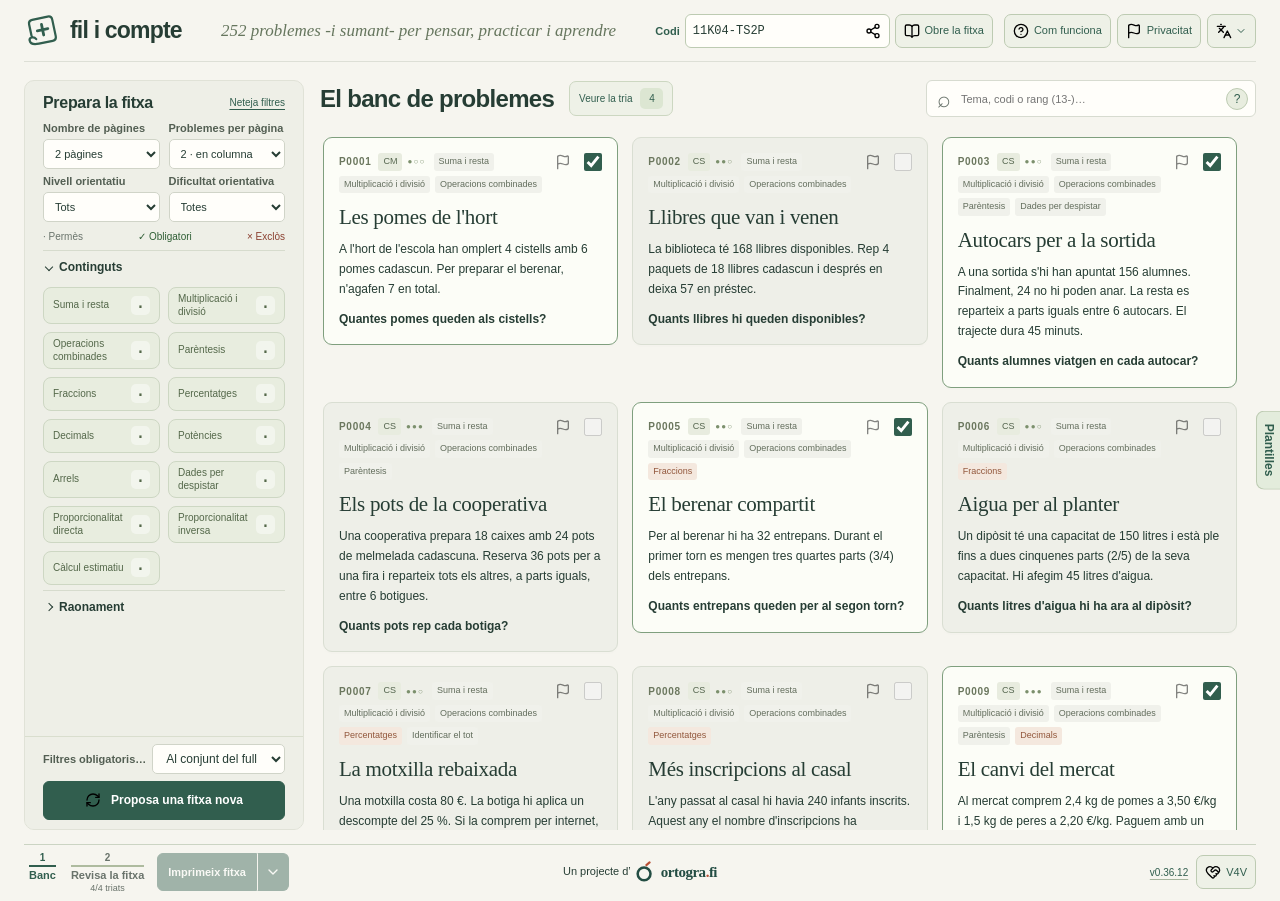
==== commit a22d594c: "Allow multiple reasons in one problem report" ====
--- a/index.html
+++ b/index.html
@@ -184,7 +184,7 @@
     <div class="history-scroll privacy-content" tabindex="0">
       <div class="privacy-main">
         <p>Fem servir Umami per comptar visites, propostes de fitxa, seleccions manuals de problemes, accions amb plantilles i peticions d’impressió. Excloem els noms, els grups, els títols, les cerques i els codis de fitxa.</p>
-        <p>Quan envies un avís, Umami rep el motiu que has triat, el codi del problema, la versió, la llengua i si l’avís és sobre l’enunciat o el solucionari.</p>
+        <p>Quan envies un avís, Umami rep els motius que has marcat, el codi del problema, la versió, la llengua i si l’avís és sobre l’enunciat o el solucionari.</p>
         <p id="privacy-state" class="privacy-state" role="status"></p>
         <div class="utility-actions"><button type="button" class="secondary" id="privacy-disable">Desactiva l’analítica</button><button type="button" class="primary" id="privacy-temporary">Permet temporalment</button></div>
       </div>
@@ -203,12 +203,12 @@
     </header>
     <form id="report-form" class="history-scroll report-form">
       <fieldset id="report-reasons">
-        <legend>Què cal revisar?</legend>
-        <label><input type="radio" name="reason" value="calculation" required autofocus> Càlcul o resultat</label>
-        <label><input type="radio" name="reason" value="setup"> Dades o plantejament</label>
-        <label><input type="radio" name="reason" value="ambiguity"> Enunciat o explicació ambigus</label>
-        <label><input type="radio" name="reason" value="wording"> Errada de text o traducció</label>
-        <label><input type="radio" name="reason" value="other"> Un altre motiu</label>
+        <legend>Marca un motiu o més</legend>
+        <label><input type="checkbox" name="reason" value="calculation" autofocus> Càlcul o resultat</label>
+        <label><input type="checkbox" name="reason" value="setup"> Dades o plantejament</label>
+        <label><input type="checkbox" name="reason" value="ambiguity"> Enunciat o explicació ambigus</label>
+        <label><input type="checkbox" name="reason" value="wording"> Errada de text o traducció</label>
+        <label><input type="checkbox" name="reason" value="other"> Un altre motiu</label>
       </fieldset>
       <p id="report-feedback" role="status"></p>
       <div class="report-actions">
